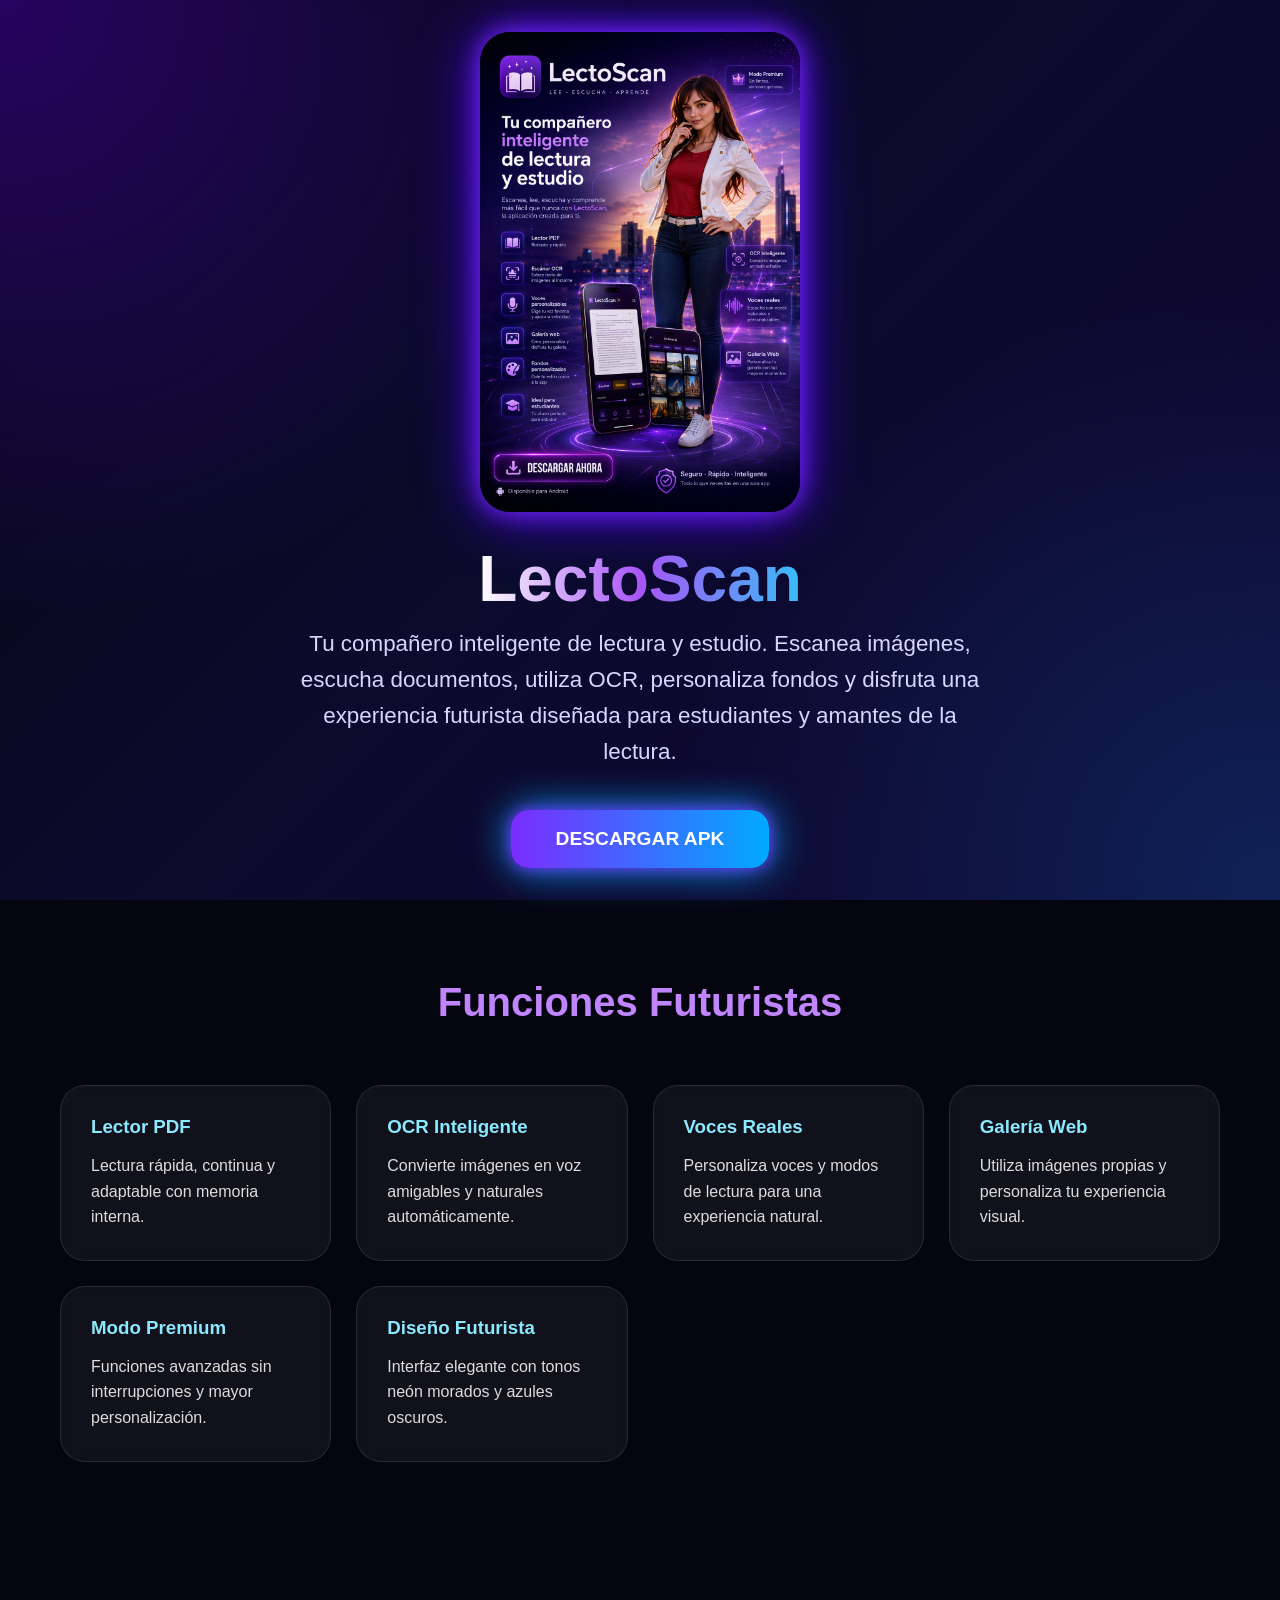
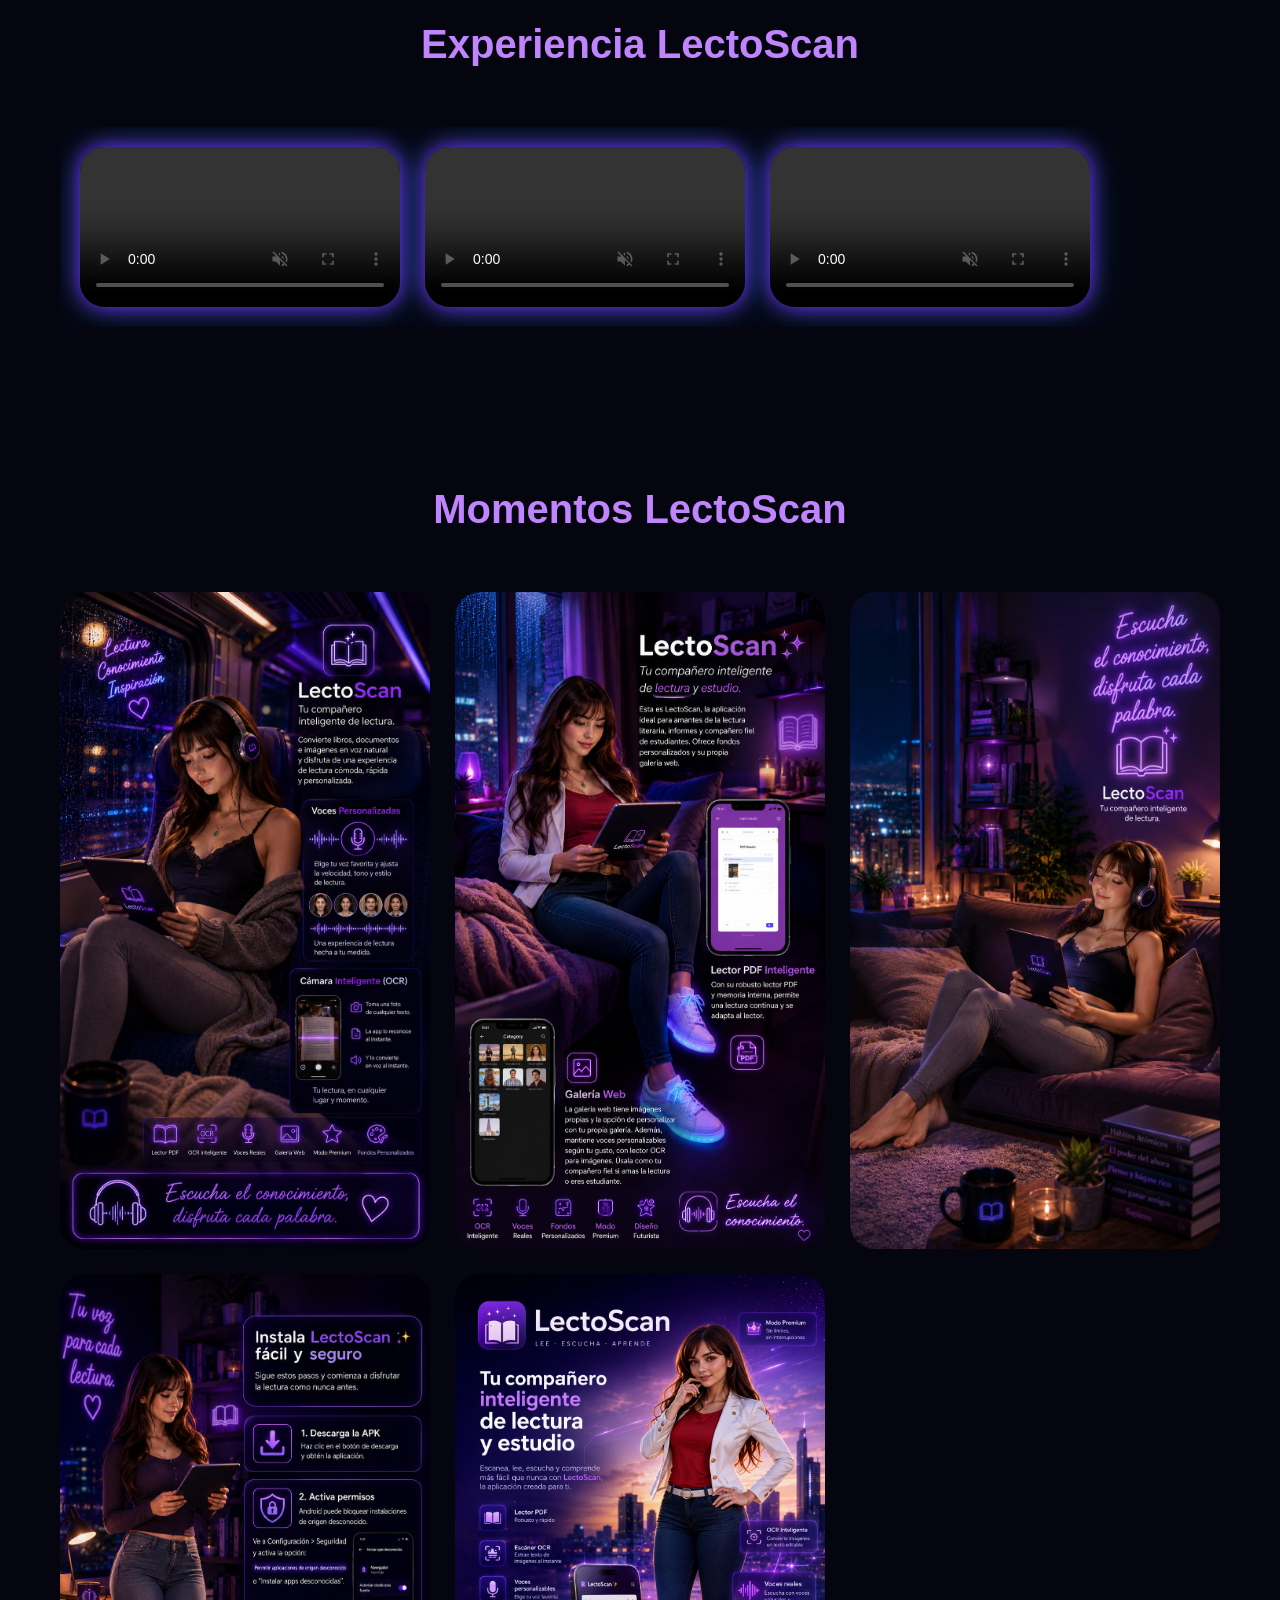
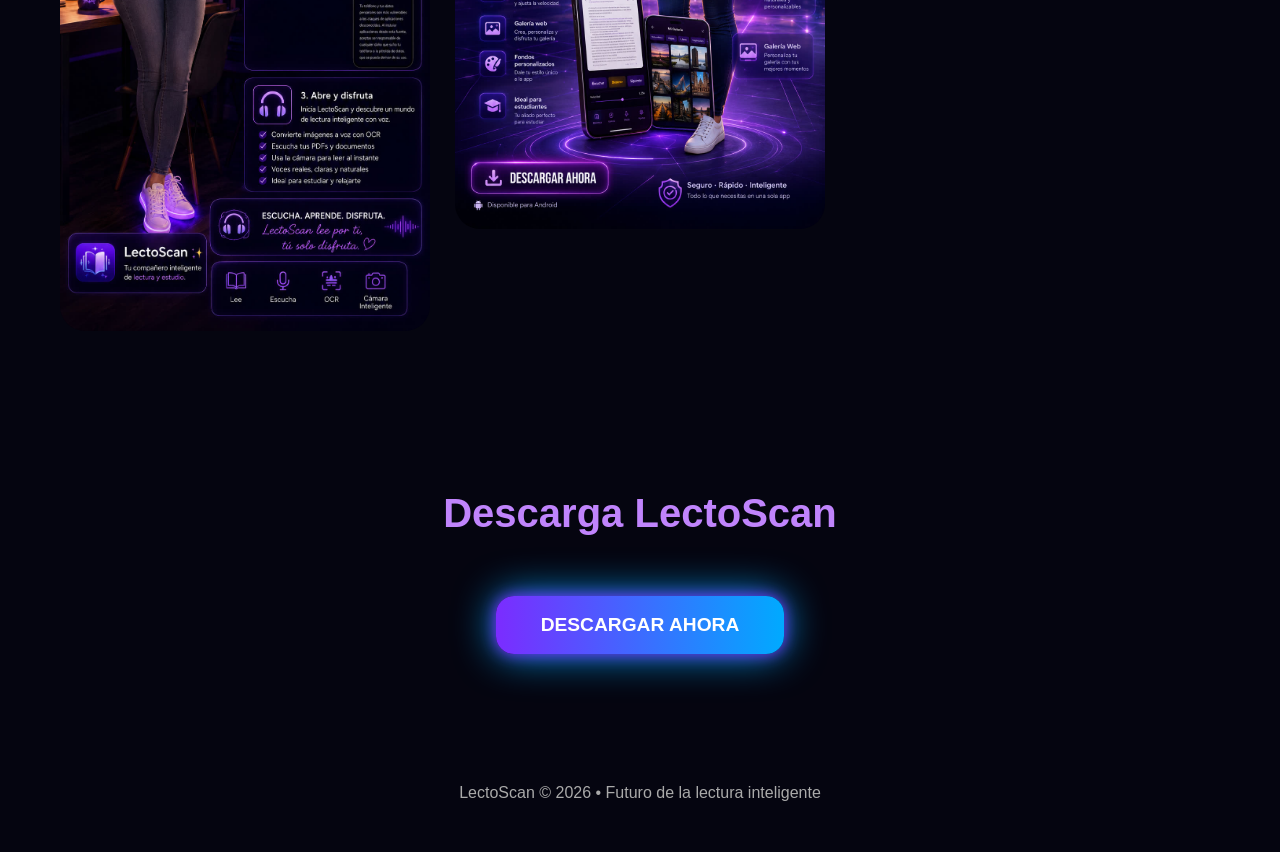
==== lectoscan/index.html @ ee91df0a "Update index.html" ====
<!DOCTYPE html>
<html lang="es">

<head>

  <meta charset="UTF-8">
  <meta name="viewport" content="width=device-width, initial-scale=1.0">

  <title>LectoScan</title>

  <link rel="stylesheet" href="style.css">

</head>

<body>

  <section class="hero">

    <img src="img/portada.jpg" alt="LectoScan">

    <h1>LectoScan</h1>

    <p class="sub">
      Tu compañero inteligente de lectura y estudio.
      Escanea imágenes, escucha documentos, utiliza OCR,
      personaliza fondos y disfruta una experiencia futurista
      diseñada para estudiantes y amantes de la lectura.
    </p>

    <a class="download-btn"
   href="https://drive.google.com/uc?export=download&id=1iQ3ro_OI4wb5lSF7KW_k5hz9QA2C7cqf"
   target="_blank"
   download="tu-aplicacion.apk">
    DESCARGAR APK
    </a>
    

  </section>

  <section class="section">

    <h2 class="title">
      Funciones Futuristas
    </h2>

    <div class="cards">

      <div class="card">
        <h3>Lector PDF</h3>
        <p>
          Lectura rápida, continua y adaptable con memoria interna.
        </p>
      </div>

      <div class="card">
        <h3>OCR Inteligente</h3>
        <p>
          Convierte imágenes en voz amigables y naturales automáticamente.
        </p>
      </div>

      <div class="card">
        <h3>Voces Reales</h3>
        <p>
          Personaliza voces y modos de lectura para una experiencia natural.
        </p>
      </div>

      <div class="card">
        <h3>Galería Web</h3>
        <p>
          Utiliza imágenes propias y personaliza tu experiencia visual.
        </p>
      </div>

      <div class="card">
        <h3>Modo Premium</h3>
        <p>
          Funciones avanzadas sin interrupciones y mayor personalización.
        </p>
      </div>

      <div class="card">
        <h3>Diseño Futurista</h3>
        <p>
          Interfaz elegante con tonos neón morados y azules oscuros.
        </p>
      </div>

    </div>

  </section>

  <section class="section">

    <h2 class="title">
      Experiencia LectoScan
    </h2>

    <div class="video-slider">

      <video controls muted loop playsinline>
        <source src="video/video1.mp4" type="video/mp4">
      </video>

      <video controls muted loop playsinline>
        <source src="video/video2.mp4" type="video/mp4">
      </video>

      <video controls muted loop playsinline>
        <source src="video/video3.mp4" type="video/mp4">
      </video>

    </div>

  </section>

  <section class="section">

    <h2 class="title">
      Momentos LectoScan
    </h2>

    <div class="gallery">

      <img src="img/app1.jpg" alt="">
      <img src="img/app2.jpg" alt="">
      <img src="img/app3.jpg" alt="">
      <img src="img/app4.jpg" alt="">
      <img src="img/portada.jpg" alt="">

    </div>

  </section>

  <section class="section final-download">

    <h2 class="title">
      Descarga LectoScan
    </h2>

    <a class="download-btn"
      href="https://drive.google.com/uc?export=download&id=1iQ3ro_OI4wb5lSF7KW_k5hz9QA2C7cqf"
      target="_blank">
      DESCARGAR AHORA
    </a>

  </section>

  <footer>
    LectoScan © 2026 • Futuro de la lectura inteligente
  </footer>

  <div id="imageViewer" class="image-viewer">

    <span class="close-viewer">&times;</span>

    <img id="viewerImg" src="">

  </div>

  <!-- VISOR DE IMAGEN -->

<div id="imageViewer" class="image-viewer">

  <span class="close-viewer">&times;</span>

  <img id="viewerImg" src="">

</div>

  <script src="script.js"></script>

</body>

</html>
---- lectoscan/style.css ----
*{
  margin:0;
  padding:0;
  box-sizing:border-box;
  font-family:Arial, Helvetica, sans-serif;
}

body{
  background:#050510;
  color:white;
  overflow-x:hidden;
}

/* FONDO */

body::before{
  content:"";
  position:fixed;
  width:100%;
  height:100%;
  background:
  radial-gradient(circle at top left,#6a00ff55,transparent 40%),
  radial-gradient(circle at bottom right,#00aaff33,transparent 40%),
  linear-gradient(135deg,#050510,#0b0b2e,#12002e);
  z-index:-2;
}

body::after{
  content:"";
  position:fixed;
  width:100%;
  height:100%;
  background-image:
  linear-gradient(#ffffff08 1px,transparent 1px),
  linear-gradient(90deg,#ffffff08 1px,transparent 1px);
  background-size:40px 40px;
  z-index:-1;
  opacity:0.3;
}

/* HERO */

.hero{
  min-height:100vh;
  display:flex;
  flex-direction:column;
  justify-content:center;
  align-items:center;
  text-align:center;
  padding:30px;
}

.hero img{
  width:320px;
  max-width:90%;
  border-radius:30px;
  box-shadow:
  0 0 25px #7b2cff,
  0 0 60px #4d00ff;
  margin-bottom:30px;
  animation:float 4s ease-in-out infinite;
}

@keyframes float{
  0%{transform:translateY(0px);}
  50%{transform:translateY(-12px);}
  100%{transform:translateY(0px);}
}

h1{
  font-size:4rem;
  margin-bottom:10px;
  background:linear-gradient(90deg,#ffffff,#a855f7,#38bdf8);
  -webkit-background-clip:text;
  -webkit-text-fill-color:transparent;
}

.sub{
  font-size:1.4rem;
  max-width:700px;
  line-height:1.6;
  color:#d6d6ff;
  margin-bottom:40px;
}

/* BOTON */

.download-btn{
  display:inline-block;
  padding:18px 45px;
  border-radius:18px;
  text-decoration:none;
  color:white;
  font-size:1.2rem;
  font-weight:bold;
  background:linear-gradient(90deg,#7b2cff,#00aaff);
  box-shadow:
  0 0 15px #7b2cff,
  0 0 40px #00aaff;
  transition:0.3s;
}

.download-btn:hover{
  transform:scale(1.08);
}

.section{
  padding:80px 20px;
  max-width:1200px;
  margin:auto;
}

.title{
  text-align:center;
  font-size:2.5rem;
  margin-bottom:60px;
  color:#c084fc;
}

/* TARJETAS */

.cards{
  display:grid;
  grid-template-columns:repeat(auto-fit,minmax(250px,1fr));
  gap:25px;
}

.card{
  background:rgba(255,255,255,0.05);
  border:1px solid rgba(255,255,255,0.1);
  backdrop-filter:blur(10px);
  padding:30px;
  border-radius:25px;
  transition:0.3s;
}

.card:hover{
  transform:translateY(-10px);
  box-shadow:
  0 0 20px #7b2cff,
  0 0 40px #00aaff55;
}

.card h3{
  margin-bottom:15px;
  color:#8be9fd;
}

.card p{
  color:#ddd;
  line-height:1.6;
}

/* GALERIA */

.gallery{
  display:grid;
  grid-template-columns:repeat(auto-fit,minmax(280px,1fr));
  gap:25px;
}

.gallery img{
  width:100%;
  border-radius:25px;
  transition:0.4s;
}

.gallery img:hover{
  transform:scale(1.04);
  box-shadow:
  0 0 25px #7b2cff,
  0 0 50px #00aaff;
}

.final-download{
  text-align:center;
}

footer{
  text-align:center;
  padding:50px 20px;
  color:#aaa;
}

@media(max-width:768px){

  h1{
    font-size:2.8rem;
  }

  .sub{
    font-size:1.1rem;
  }

  .hero img{
    width:260px;
  }

}

/* CONTENEDOR VIDEOS */

.video-slider{

  display:flex;
  gap:25px;

  overflow-x:auto;

  padding:20px;

  scroll-behavior:smooth;

}

/* VIDEO */

.video-slider video{

  width:320px;

  border-radius:25px;

  flex-shrink:0;

  background:#000;

  box-shadow:
  0 0 20px #7b2cff,
  0 0 40px #00aaff55;

  transition:0.4s;

}

/* EFECTO HOVER VIDEO */

.video-slider video:hover{

  transform:scale(1.03);

  box-shadow:
  0 0 30px #7b2cff,
  0 0 60px #00aaff;

}

/* SCROLL PERSONALIZADO */

.video-slider::-webkit-scrollbar{

  height:10px;

}

.video-slider::-webkit-scrollbar-thumb{

  background:#7b2cff;

  border-radius:20px;

}

.image-slider{

  display:flex;

  gap:25px;

  overflow-x:auto;

  padding:20px;

  scroll-behavior:smooth;

}

/* IMAGENES */

.image-slider img{

  width:300px;

  border-radius:25px;

  flex-shrink:0;

  transition:0.4s;

  box-shadow:
  0 0 20px #7b2cff55;

}


.image-slider img:hover{

  transform:scale(1.05);

  box-shadow:
  0 0 25px #7b2cff,
  0 0 50px #00aaff;

}

.image-slider::-webkit-scrollbar{

  height:10px;

}

.image-slider::-webkit-scrollbar-thumb{

  background:#00aaff;

  border-radius:20px;

}

@media(max-width:768px){

  .video-slider video{

    width:260px;

  }

  .image-slider img{

    width:240px;

  }

}

/* =========================
   VISOR FUTURISTA IMAGENES
========================= */

.image-viewer{
  position:fixed;
  top:0;
  left:0;
  width:100%;
  height:100%;
  background:rgba(0,0,0,0.92);
  display:flex;
  justify-content:center;
  align-items:center;
  z-index:9999;

  opacity:0;
  visibility:hidden;
  transition:0.4s;
  backdrop-filter:blur(8px);
}

.image-viewer.active{
  opacity:1;
  visibility:visible;
}

.image-viewer img{
  max-width:92%;
  max-height:92%;
  border-radius:25px;

  box-shadow:
  0 0 30px #7b2cff,
  0 0 70px #00aaff;

  animation:zoomIn 0.4s ease;
}

@keyframes zoomIn{
  from{
    transform:scale(0.7);
    opacity:0;
  }

  to{
    transform:scale(1);
    opacity:1;
  }
}

.close-viewer{
  position:absolute;
  top:25px;
  right:35px;
  font-size:3rem;
  color:white;
  cursor:pointer;

  text-shadow:
  0 0 15px #7b2cff,
  0 0 30px #00aaff;
}

/* EFECTO CLICK EN IMAGEN */

.gallery img{
  cursor:pointer;
}
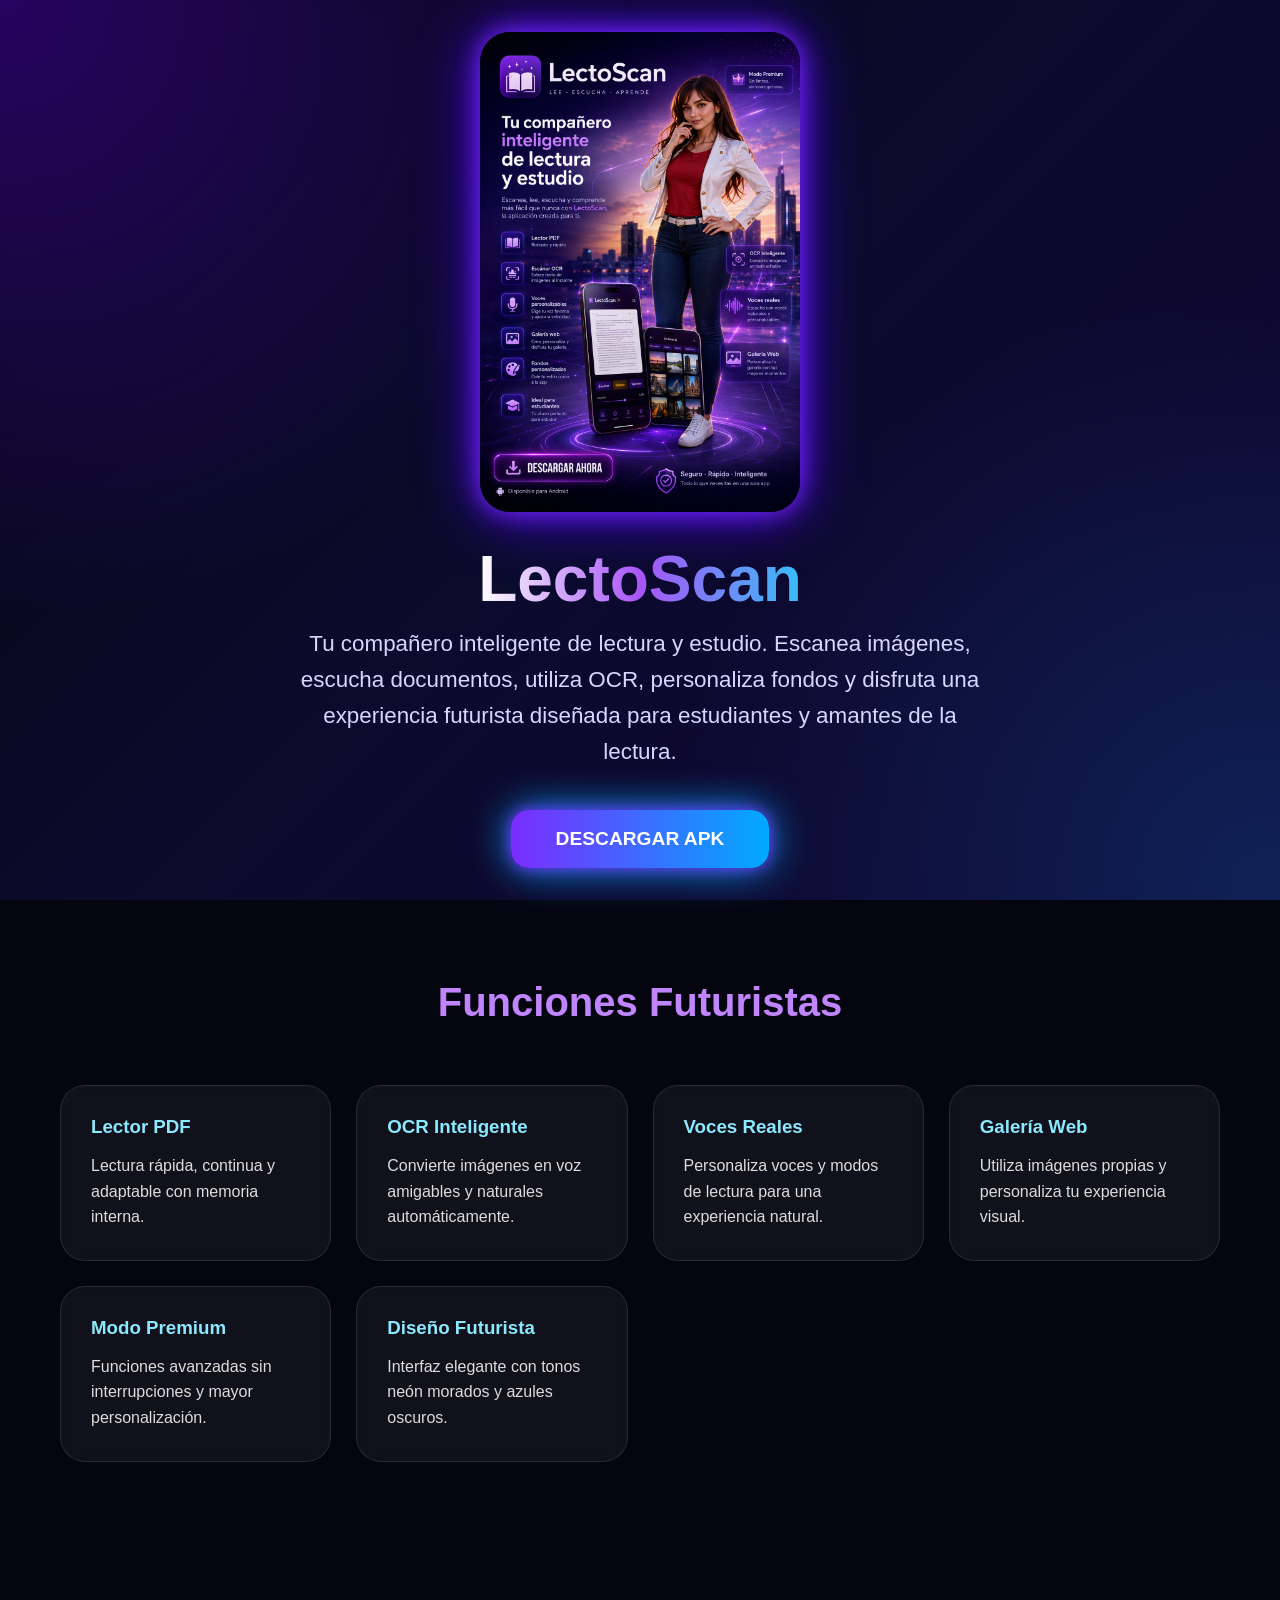
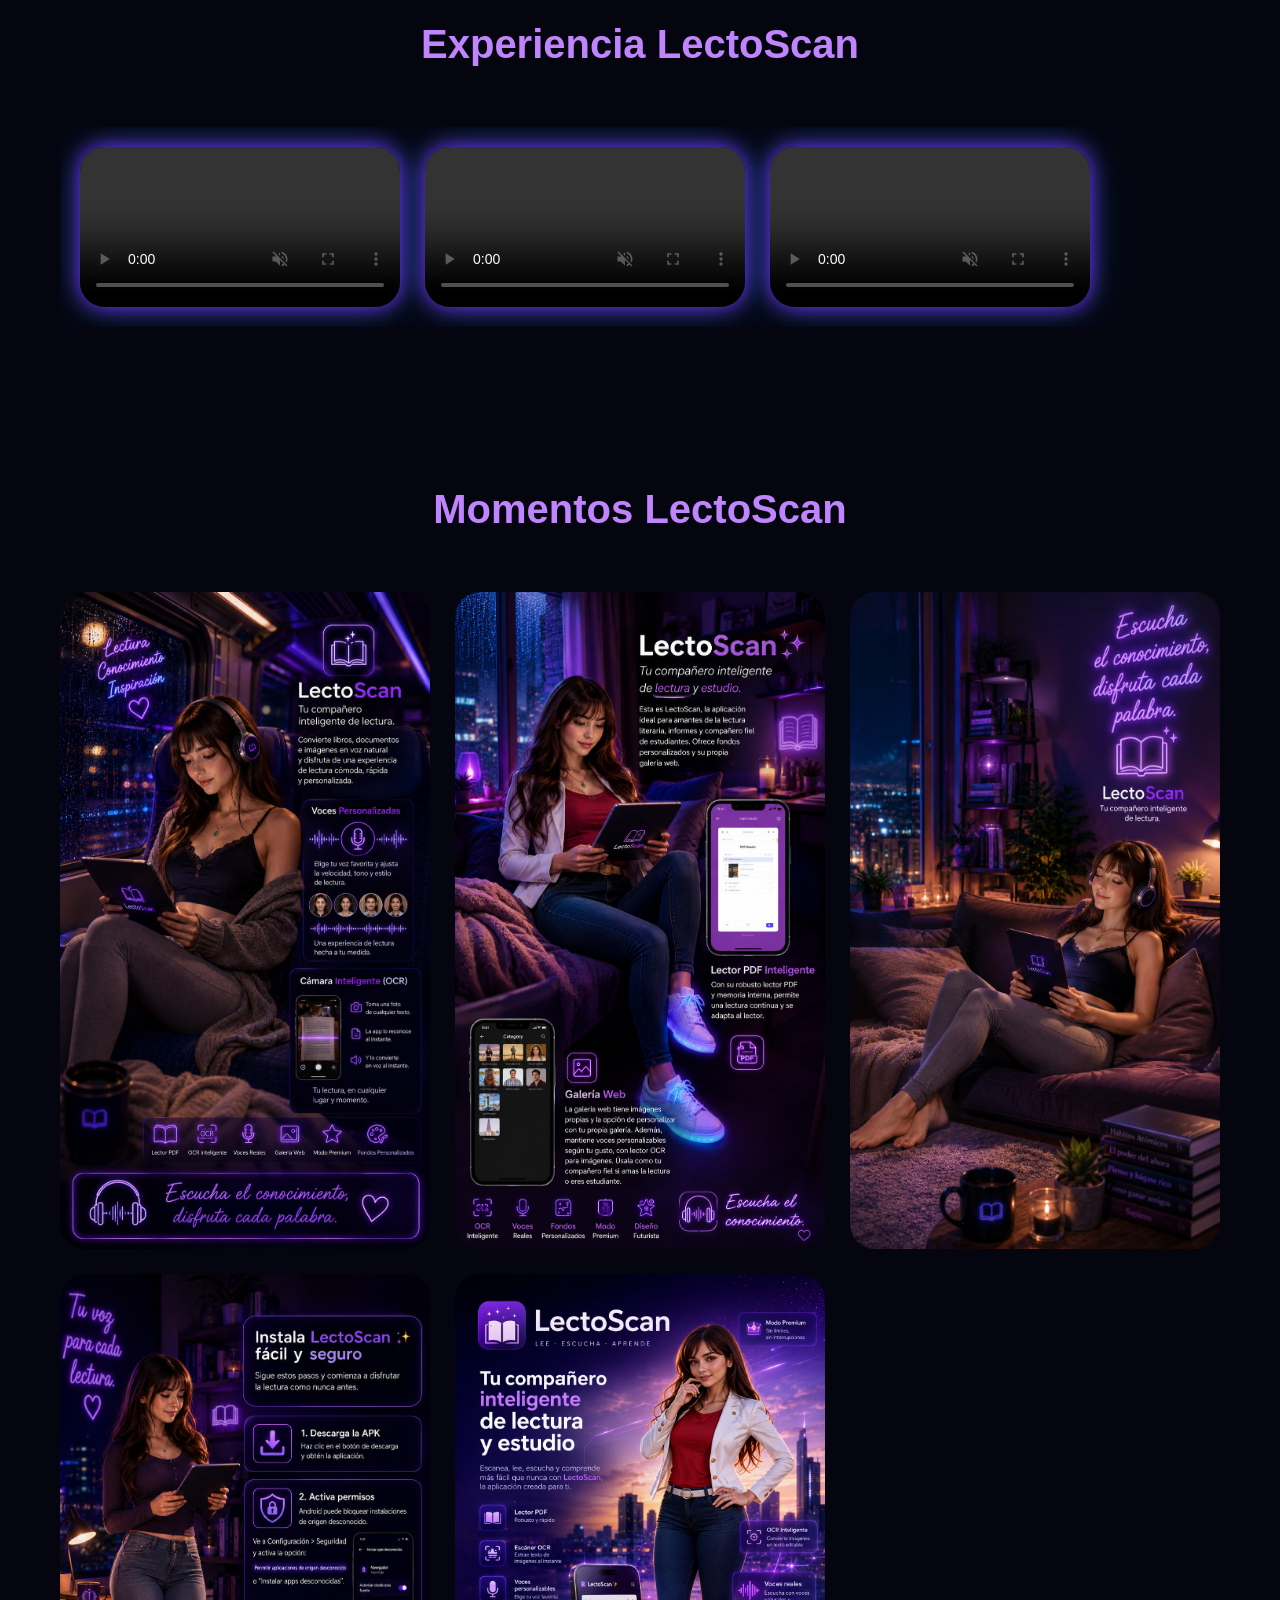
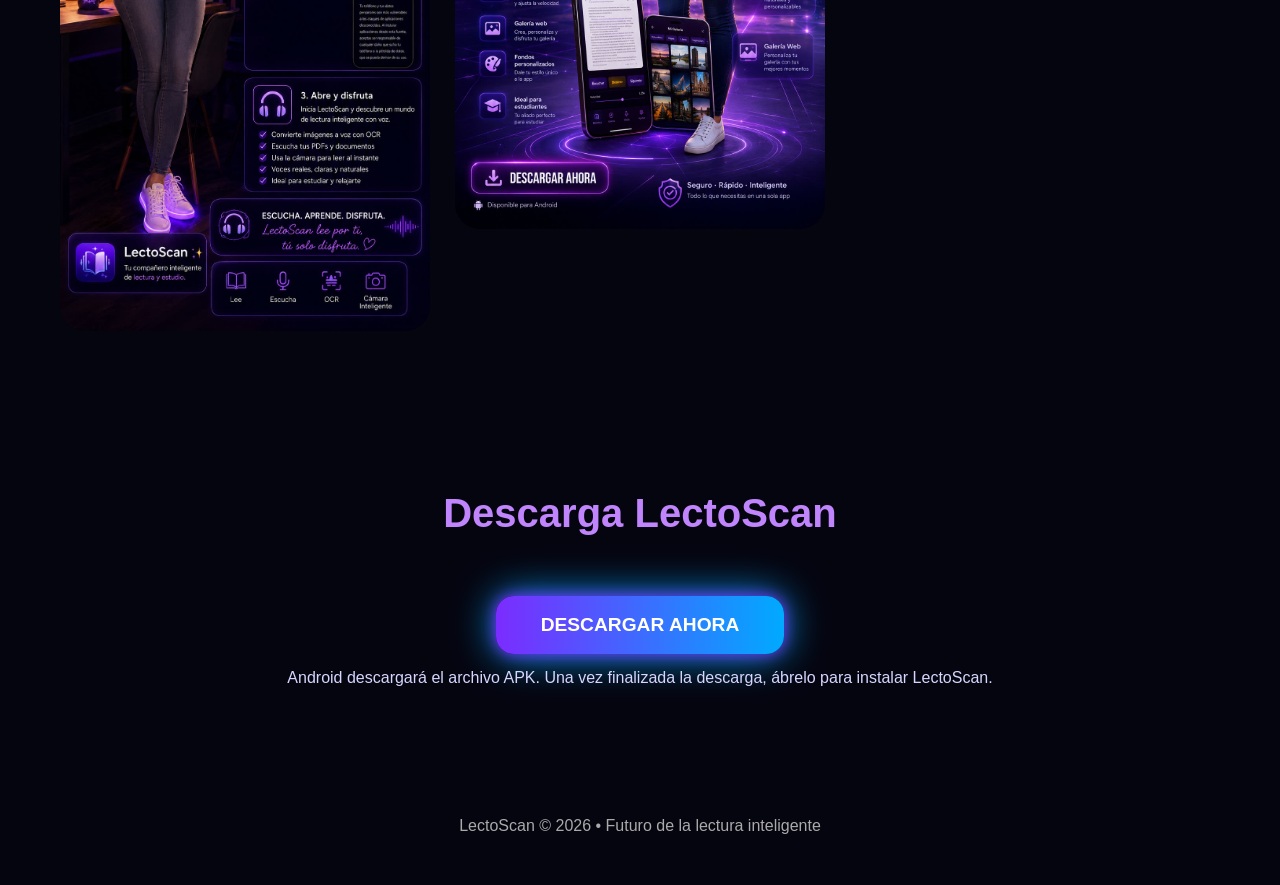
==== commit 49b88a35: "Update index.html" ====
--- a/lectoscan/index.html
+++ b/lectoscan/index.html
@@ -27,11 +27,12 @@
       diseñada para estudiantes y amantes de la lectura.
     </p>
 
+    <!-- Botón superior corregido -->
     <a class="download-btn"
-   href="https://drive.google.com/uc?export=download&id=1iQ3ro_OI4wb5lSF7KW_k5hz9QA2C7cqf"
-   target="_blank"
-   download="tu-aplicacion.apk">
-    DESCARGAR APK
+       href="https://drive.google.com/uc?export=download&id=1iQ3ro_OI4wb5lSF7KW_k5hz9QA2C7cqf"
+       target="_blank"
+       download="LectoScan.apk">
+      DESCARGAR APK
     </a>
     
 
@@ -139,12 +140,19 @@
       Descarga LectoScan
     </h2>
 
+    
     <a class="download-btn"
-      href="https://drive.google.com/uc?export=download&id=1iQ3ro_OI4wb5lSF7KW_k5hz9QA2C7cqf"
-      target="_blank">
+       href="https://drive.google.com/uc?export=download&id=1iQ3ro_OI4wb5lSF7KW_k5hz9QA2C7cqf"
+       target="_blank"
+       download="LectoScan.apk">
       DESCARGAR AHORA
     </a>
-
+       
+    <p style="margin-top:15px;color:#d6d6ff;">
+    Android descargará el archivo APK.
+    Una vez finalizada la descarga, ábrelo para instalar LectoScan.
+    </p>
+    
   </section>
 
   <footer>
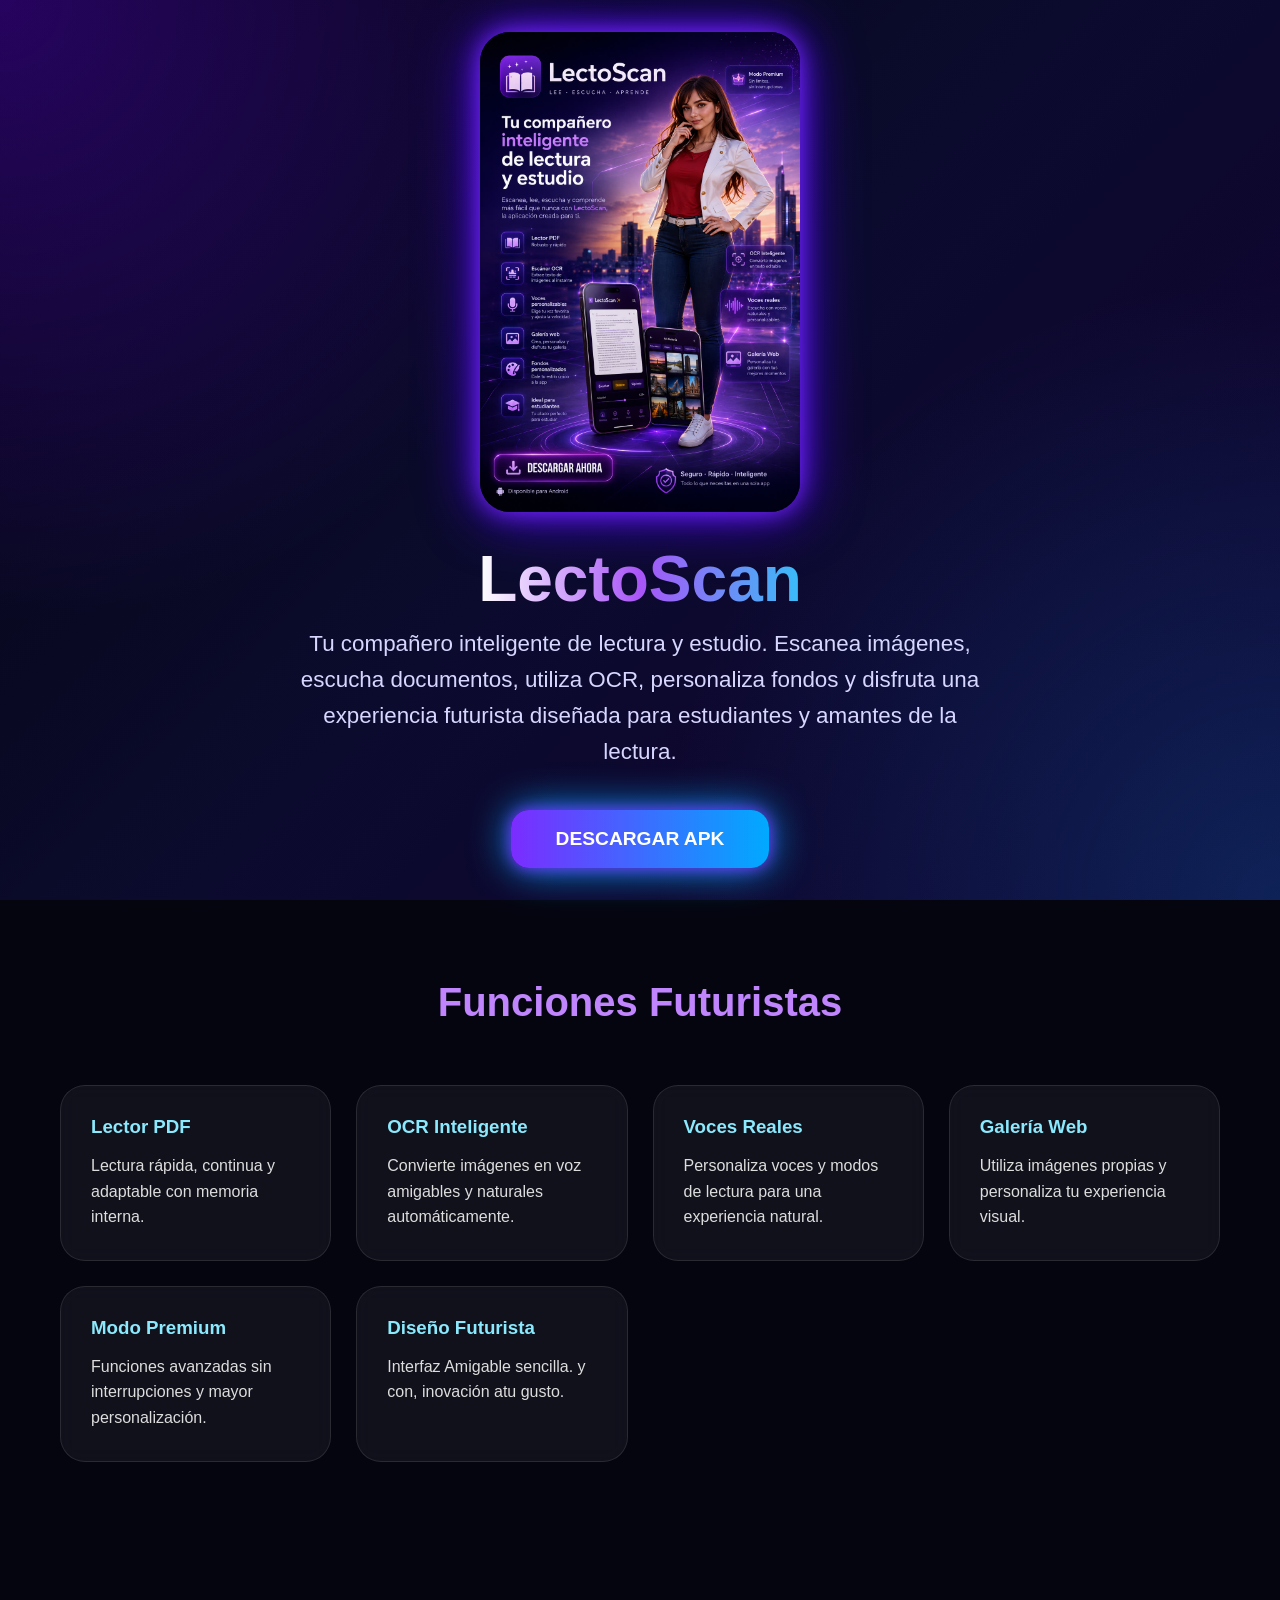
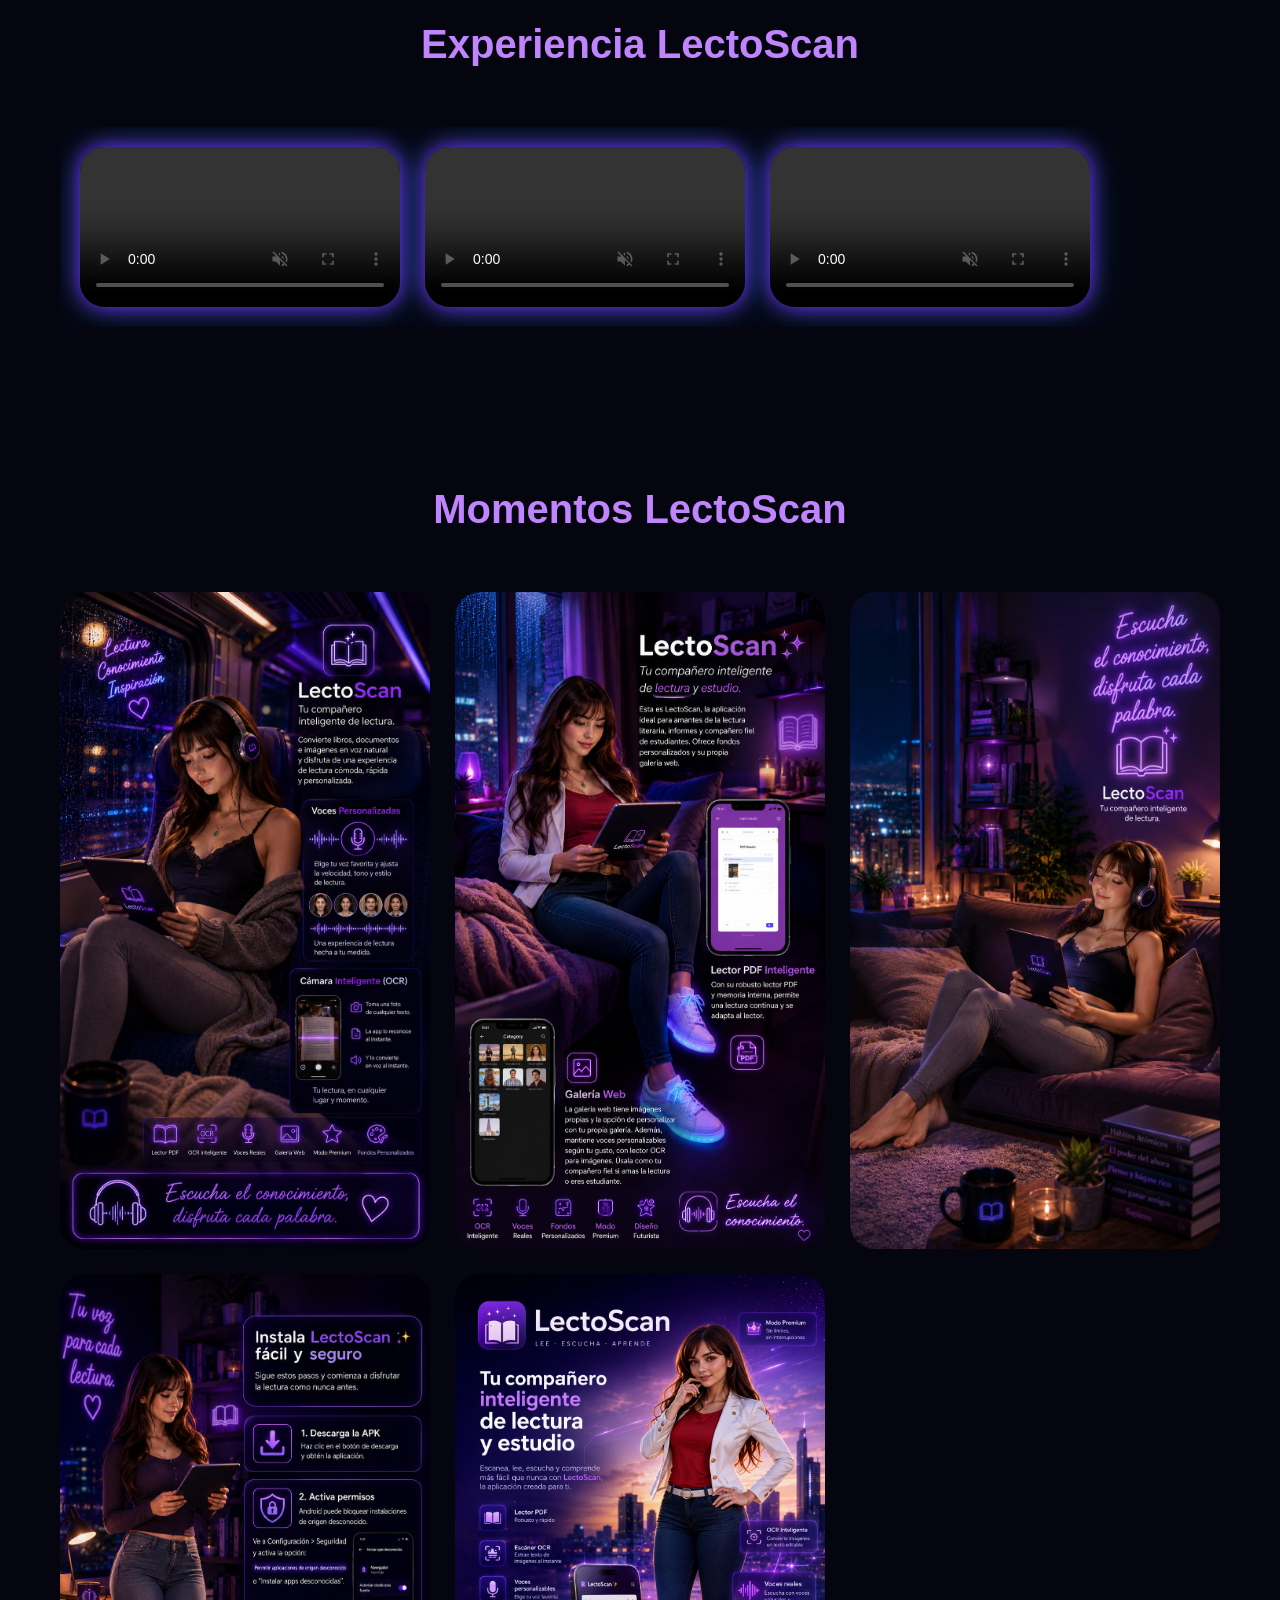
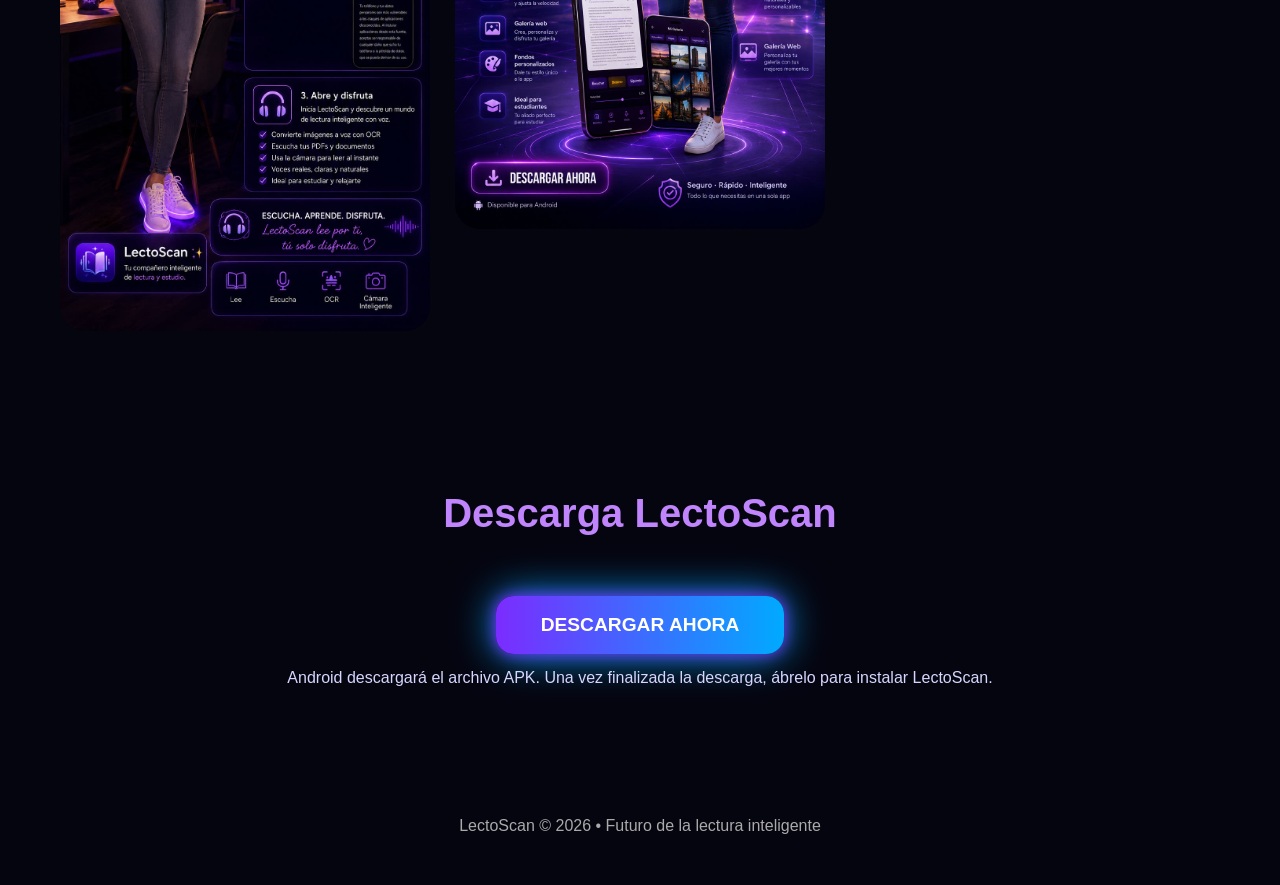
==== commit 3abb39fa: "Update index.html" ====
--- a/lectoscan/index.html
+++ b/lectoscan/index.html
@@ -29,7 +29,7 @@
 
     <!-- Botón superior corregido -->
     <a class="download-btn"
-       href="https://drive.google.com/uc?export=download&id=1iQ3ro_OI4wb5lSF7KW_k5hz9QA2C7cqf"
+       href="https://https://drive.google.com/file/d/1vfDcIOjiMTKgOlhL3jQtPdHA47RQkXut/view?usp=drivesdk
        target="_blank"
        download="LectoScan.apk">
       DESCARGAR APK
@@ -84,7 +84,7 @@
       <div class="card">
         <h3>Diseño Futurista</h3>
         <p>
-          Interfaz elegante con tonos neón morados y azules oscuros.
+          Interfaz Amigable sencilla. y con, inovación atu gusto.
         </p>
       </div>
 
@@ -142,7 +142,7 @@
 
     
     <a class="download-btn"
-       href="https://drive.google.com/uc?export=download&id=1iQ3ro_OI4wb5lSF7KW_k5hz9QA2C7cqf"
+       href="https://https://drive.google.com/file/d/1vfDcIOjiMTKgOlhL3jQtPdHA47RQkXut/view?usp=drivesdk
        target="_blank"
        download="LectoScan.apk">
       DESCARGAR AHORA
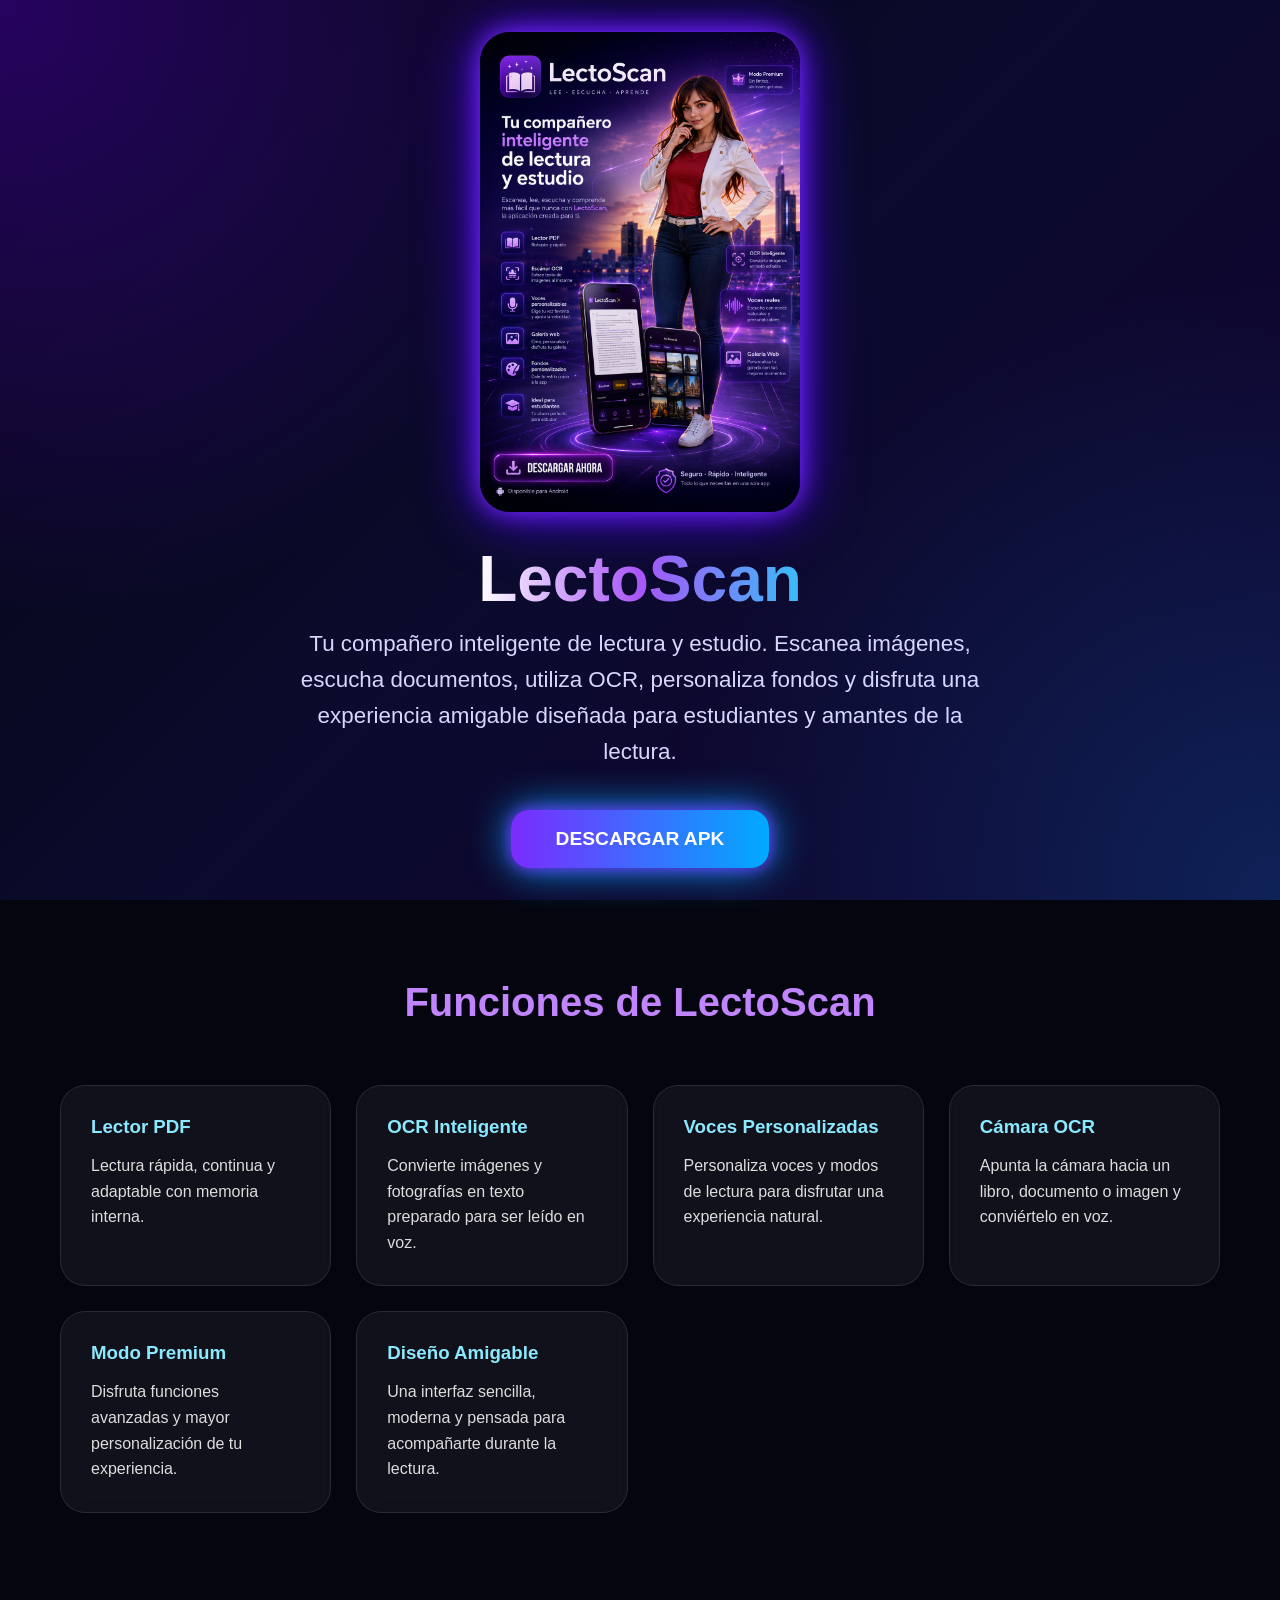
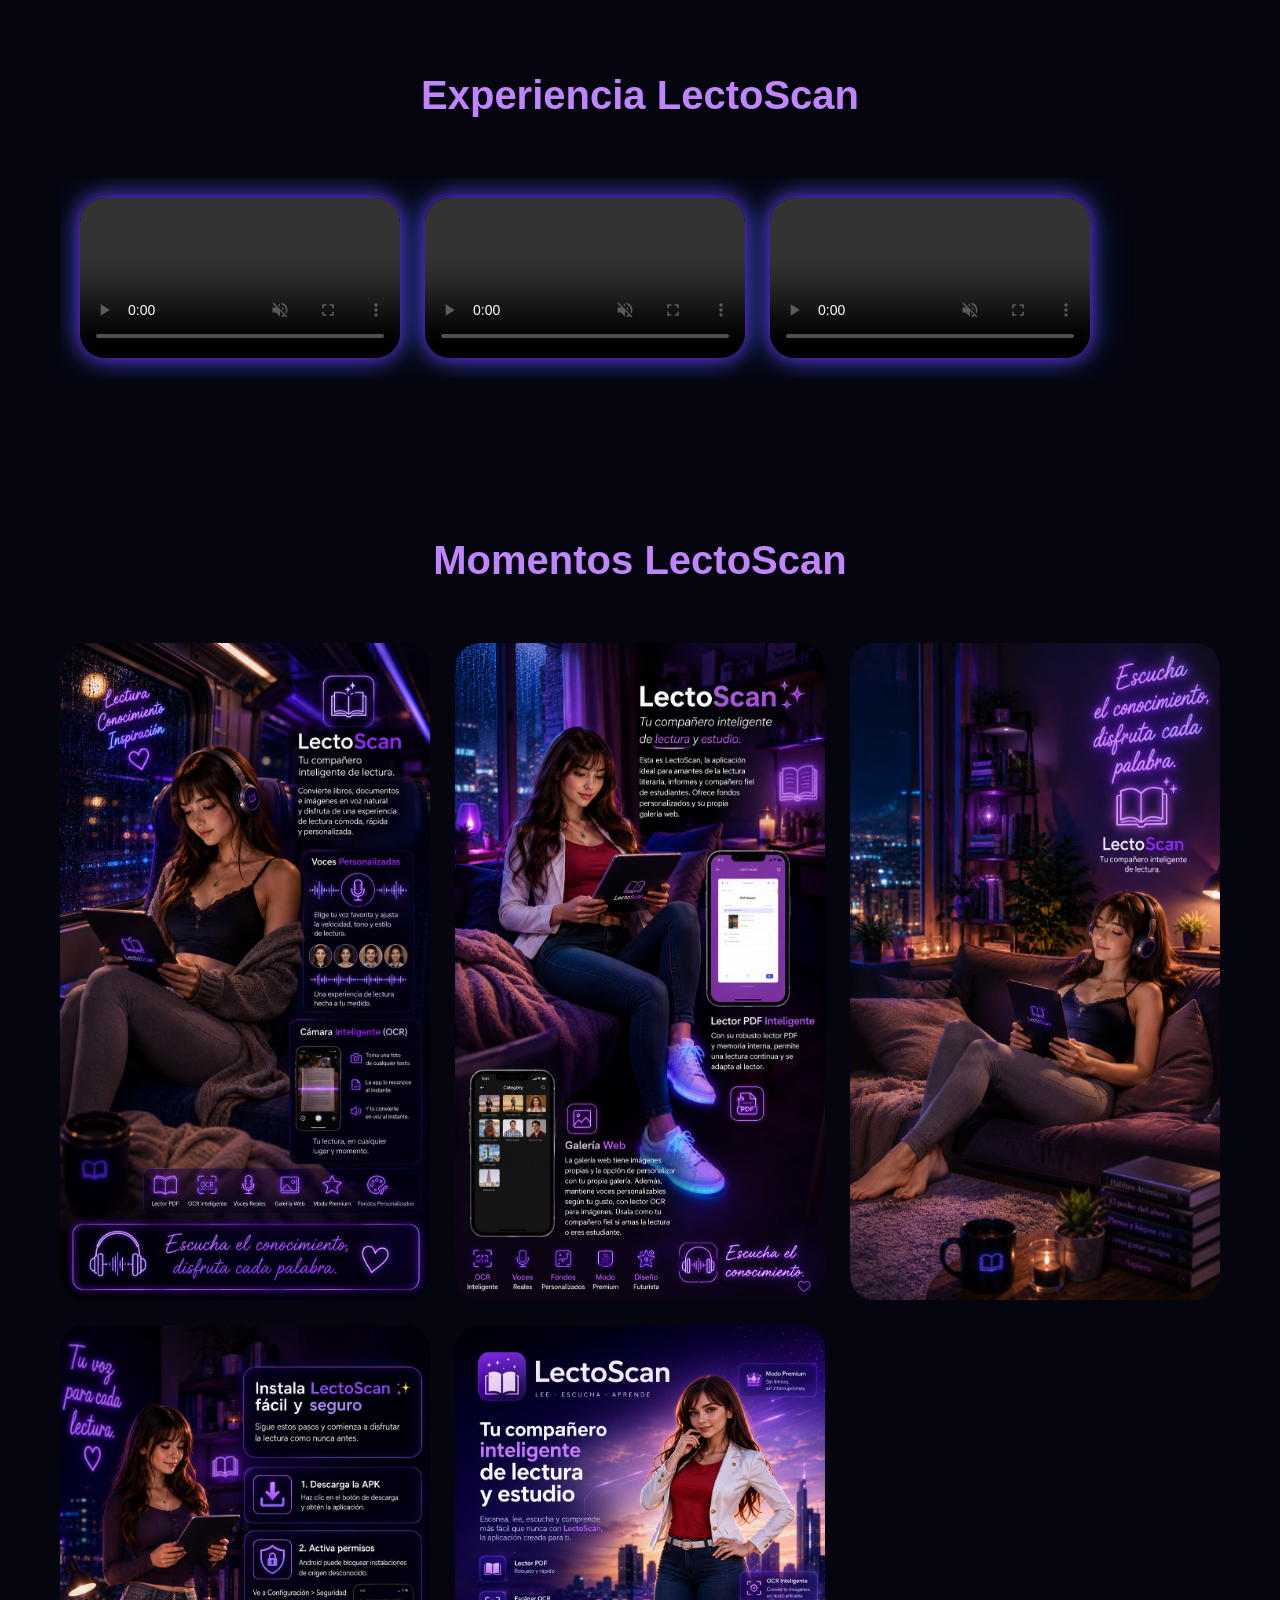
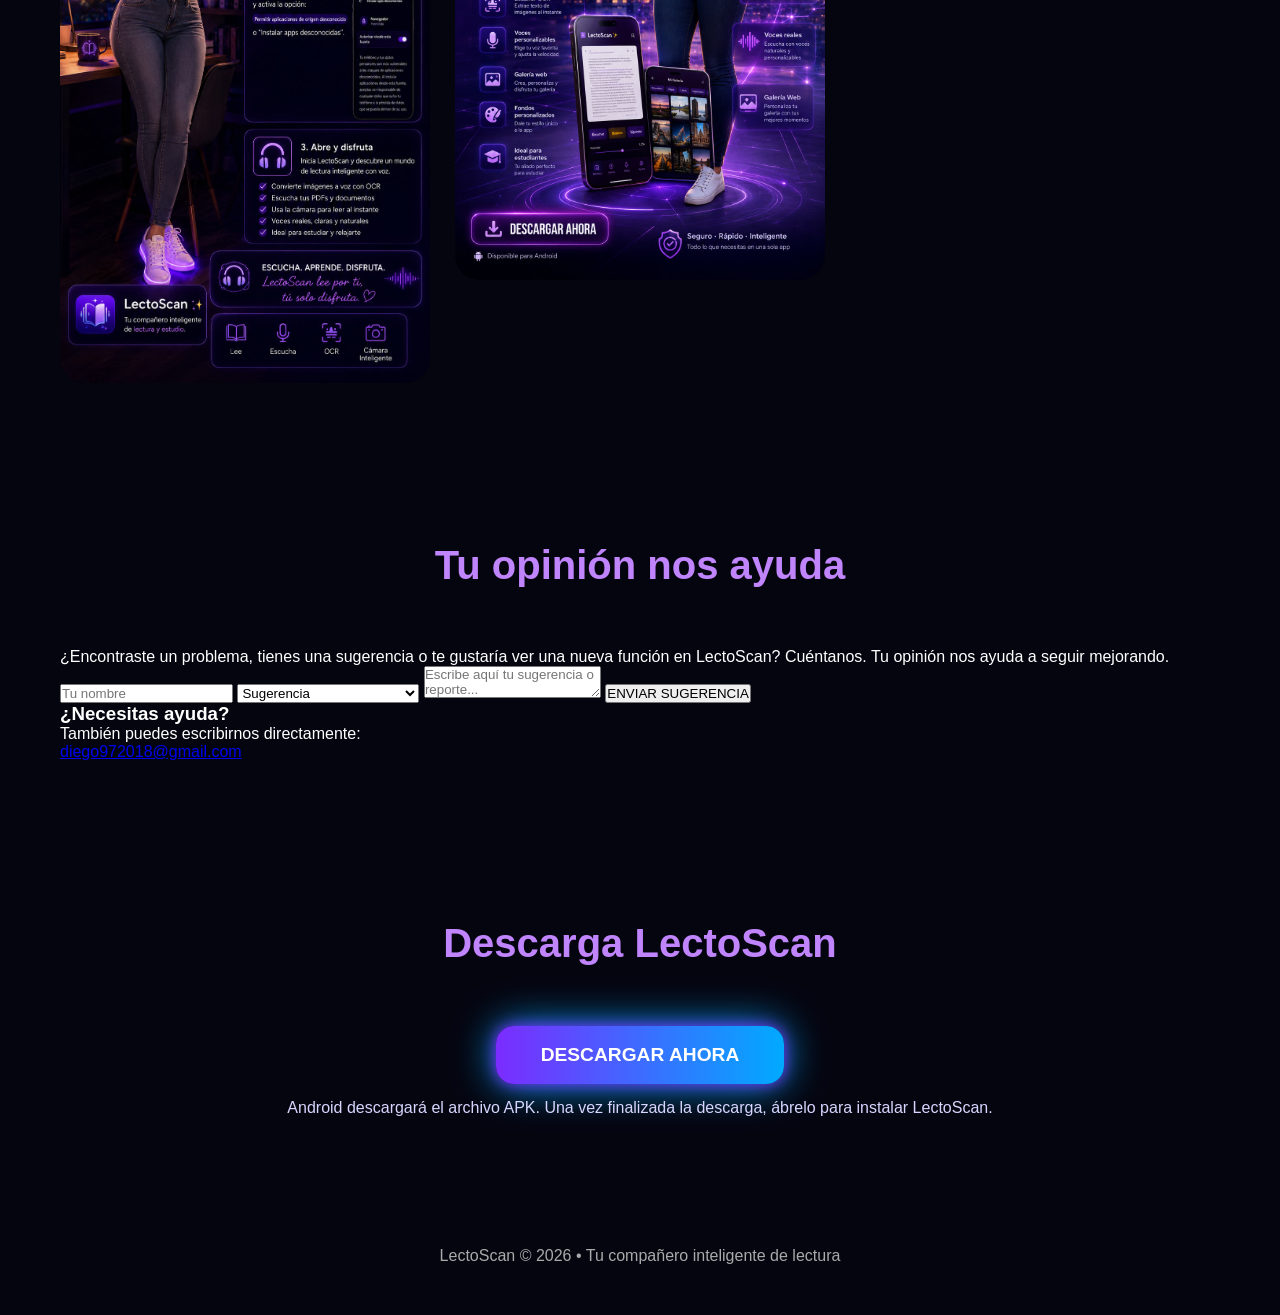
==== commit eaf9ead9: "Update index.html" ====
--- a/lectoscan/index.html
+++ b/lectoscan/index.html
@@ -23,25 +23,23 @@
     <p class="sub">
       Tu compañero inteligente de lectura y estudio.
       Escanea imágenes, escucha documentos, utiliza OCR,
-      personaliza fondos y disfruta una experiencia futurista
+      personaliza fondos y disfruta una experiencia amigable
       diseñada para estudiantes y amantes de la lectura.
     </p>
 
-    <!-- Botón superior corregido -->
     <a class="download-btn"
-       href="https://https://drive.google.com/file/d/1vfDcIOjiMTKgOlhL3jQtPdHA47RQkXut/view?usp=drivesdk
+       href="https://drive.google.com/uc?export=download&id=1vfDcIOjiMTKgOlhL3jQtPdHA47RQkXut"
        target="_blank"
-       download="LectoScan.apk">
+       rel="noopener">
       DESCARGAR APK
     </a>
-    
 
   </section>
 
   <section class="section">
 
     <h2 class="title">
-      Funciones Futuristas
+      Funciones de LectoScan
     </h2>
 
     <div class="cards">
@@ -56,35 +54,35 @@
       <div class="card">
         <h3>OCR Inteligente</h3>
         <p>
-          Convierte imágenes en voz amigables y naturales automáticamente.
-        </p>
-      </div>
-
-      <div class="card">
-        <h3>Voces Reales</h3>
-        <p>
-          Personaliza voces y modos de lectura para una experiencia natural.
-        </p>
-      </div>
-
-      <div class="card">
-        <h3>Galería Web</h3>
-        <p>
-          Utiliza imágenes propias y personaliza tu experiencia visual.
+          Convierte imágenes y fotografías en texto preparado para ser leído en voz.
+        </p>
+      </div>
+
+      <div class="card">
+        <h3>Voces Personalizadas</h3>
+        <p>
+          Personaliza voces y modos de lectura para disfrutar una experiencia natural.
+        </p>
+      </div>
+
+      <div class="card">
+        <h3>Cámara OCR</h3>
+        <p>
+          Apunta la cámara hacia un libro, documento o imagen y conviértelo en voz.
         </p>
       </div>
 
       <div class="card">
         <h3>Modo Premium</h3>
         <p>
-          Funciones avanzadas sin interrupciones y mayor personalización.
-        </p>
-      </div>
-
-      <div class="card">
-        <h3>Diseño Futurista</h3>
-        <p>
-          Interfaz Amigable sencilla. y con, inovación atu gusto.
+          Disfruta funciones avanzadas y mayor personalización de tu experiencia.
+        </p>
+      </div>
+
+      <div class="card">
+        <h3>Diseño Amigable</h3>
+        <p>
+          Una interfaz sencilla, moderna y pensada para acompañarte durante la lectura.
         </p>
       </div>
 
@@ -100,15 +98,15 @@
 
     <div class="video-slider">
 
-      <video controls muted loop playsinline>
+      <video controls muted loop playsinline preload="metadata">
         <source src="video/video1.mp4" type="video/mp4">
       </video>
 
-      <video controls muted loop playsinline>
+      <video controls muted loop playsinline preload="metadata">
         <source src="video/video2.mp4" type="video/mp4">
       </video>
 
-      <video controls muted loop playsinline>
+      <video controls muted loop playsinline preload="metadata">
         <source src="video/video3.mp4" type="video/mp4">
       </video>
 
@@ -124,11 +122,87 @@
 
     <div class="gallery">
 
-      <img src="img/app1.jpg" alt="">
-      <img src="img/app2.jpg" alt="">
-      <img src="img/app3.jpg" alt="">
-      <img src="img/app4.jpg" alt="">
-      <img src="img/portada.jpg" alt="">
+      <img src="img/app1.jpg" alt="LectoScan - pantalla de la aplicación">
+      <img src="img/app2.jpg" alt="LectoScan - funciones de lectura">
+      <img src="img/app3.jpg" alt="LectoScan - experiencia de lectura">
+      <img src="img/app4.jpg" alt="LectoScan - funciones de la aplicación">
+      <img src="img/portada.jpg" alt="LectoScan">
+
+    </div>
+
+  </section>
+
+  <section class="section feedback-section">
+
+    <h2 class="title">
+      Tu opinión nos ayuda
+    </h2>
+
+    <p class="feedback-text">
+      ¿Encontraste un problema, tienes una sugerencia o te gustaría
+      ver una nueva función en LectoScan?
+      Cuéntanos. Tu opinión nos ayuda a seguir mejorando.
+    </p>
+
+    <div class="feedback-box">
+
+      <input
+        type="text"
+        id="feedbackName"
+        placeholder="Tu nombre"
+        maxlength="60">
+
+      <select id="feedbackType">
+
+        <option value="Sugerencia">
+          Sugerencia
+        </option>
+
+        <option value="Reporte de error">
+          Reporte de error
+        </option>
+
+        <option value="Problema con la aplicación">
+          Problema con la aplicación
+        </option>
+
+        <option value="Nueva función">
+          Nueva función
+        </option>
+
+        <option value="Otro">
+          Otro
+        </option>
+
+      </select>
+
+      <textarea
+        id="feedbackMessage"
+        placeholder="Escribe aquí tu sugerencia o reporte..."
+        maxlength="1000"></textarea>
+
+      <button
+        class="feedback-btn"
+        type="button"
+        onclick="sendFeedback()">
+        ENVIAR SUGERENCIA
+      </button>
+
+    </div>
+
+    <div class="contact-card">
+
+      <h3>
+        ¿Necesitas ayuda?
+      </h3>
+
+      <p>
+        También puedes escribirnos directamente:
+      </p>
+
+      <a href="mailto:diego972018@gmail.com">
+        diego972018@gmail.com
+      </a>
 
     </div>
 
@@ -140,45 +214,34 @@
       Descarga LectoScan
     </h2>
 
-    
     <a class="download-btn"
-       href="https://https://drive.google.com/file/d/1vfDcIOjiMTKgOlhL3jQtPdHA47RQkXut/view?usp=drivesdk
+       href="https://drive.google.com/uc?export=download&id=1vfDcIOjiMTKgOlhL3jQtPdHA47RQkXut"
        target="_blank"
-       download="LectoScan.apk">
+       rel="noopener">
       DESCARGAR AHORA
     </a>
-       
+
     <p style="margin-top:15px;color:#d6d6ff;">
-    Android descargará el archivo APK.
-    Una vez finalizada la descarga, ábrelo para instalar LectoScan.
+      Android descargará el archivo APK.
+      Una vez finalizada la descarga, ábrelo para instalar LectoScan.
     </p>
-    
+
   </section>
 
   <footer>
-    LectoScan © 2026 • Futuro de la lectura inteligente
+    LectoScan © 2026 • Tu compañero inteligente de lectura
   </footer>
 
   <div id="imageViewer" class="image-viewer">
 
     <span class="close-viewer">&times;</span>
 
-    <img id="viewerImg" src="">
+    <img id="viewerImg" src="" alt="Vista ampliada">
 
   </div>
 
-  <!-- VISOR DE IMAGEN -->
-
-<div id="imageViewer" class="image-viewer">
-
-  <span class="close-viewer">&times;</span>
-
-  <img id="viewerImg" src="">
-
-</div>
-
   <script src="script.js"></script>
 
 </body>
 
-</html>
+  </html>
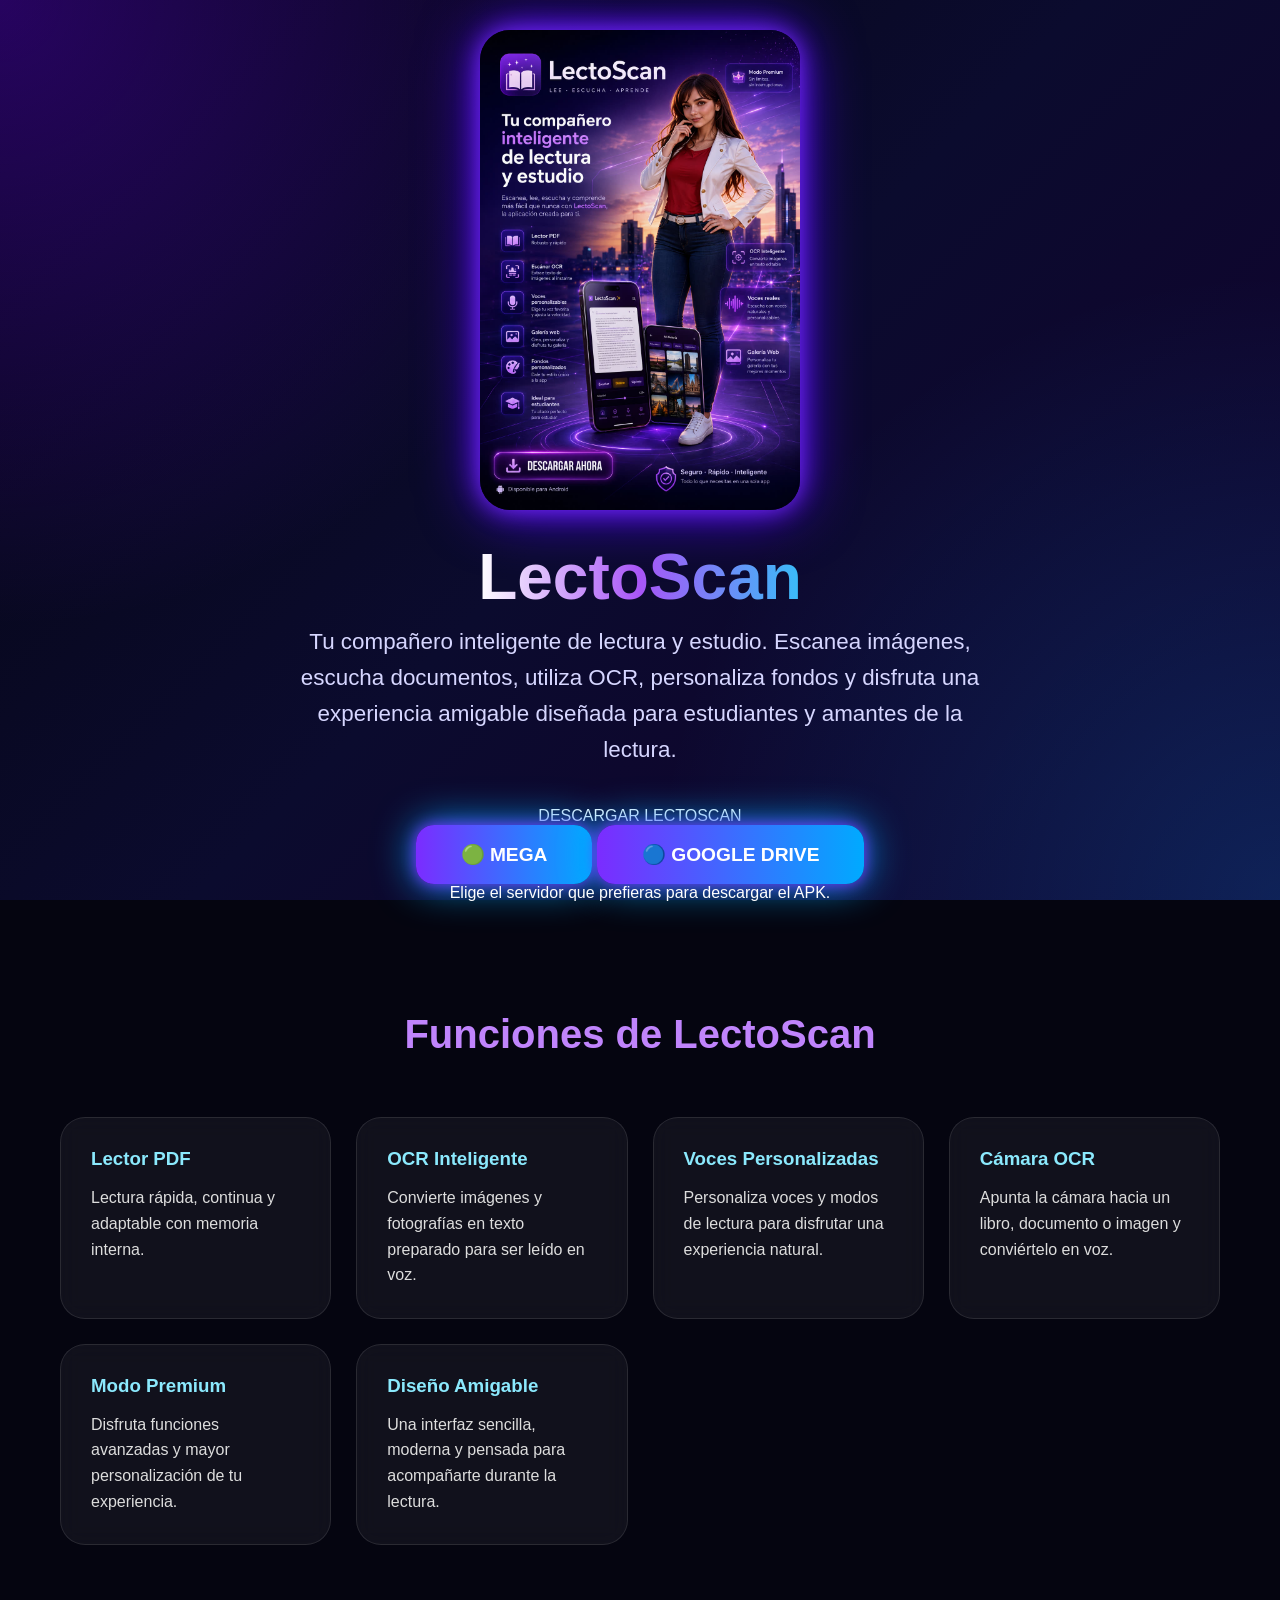
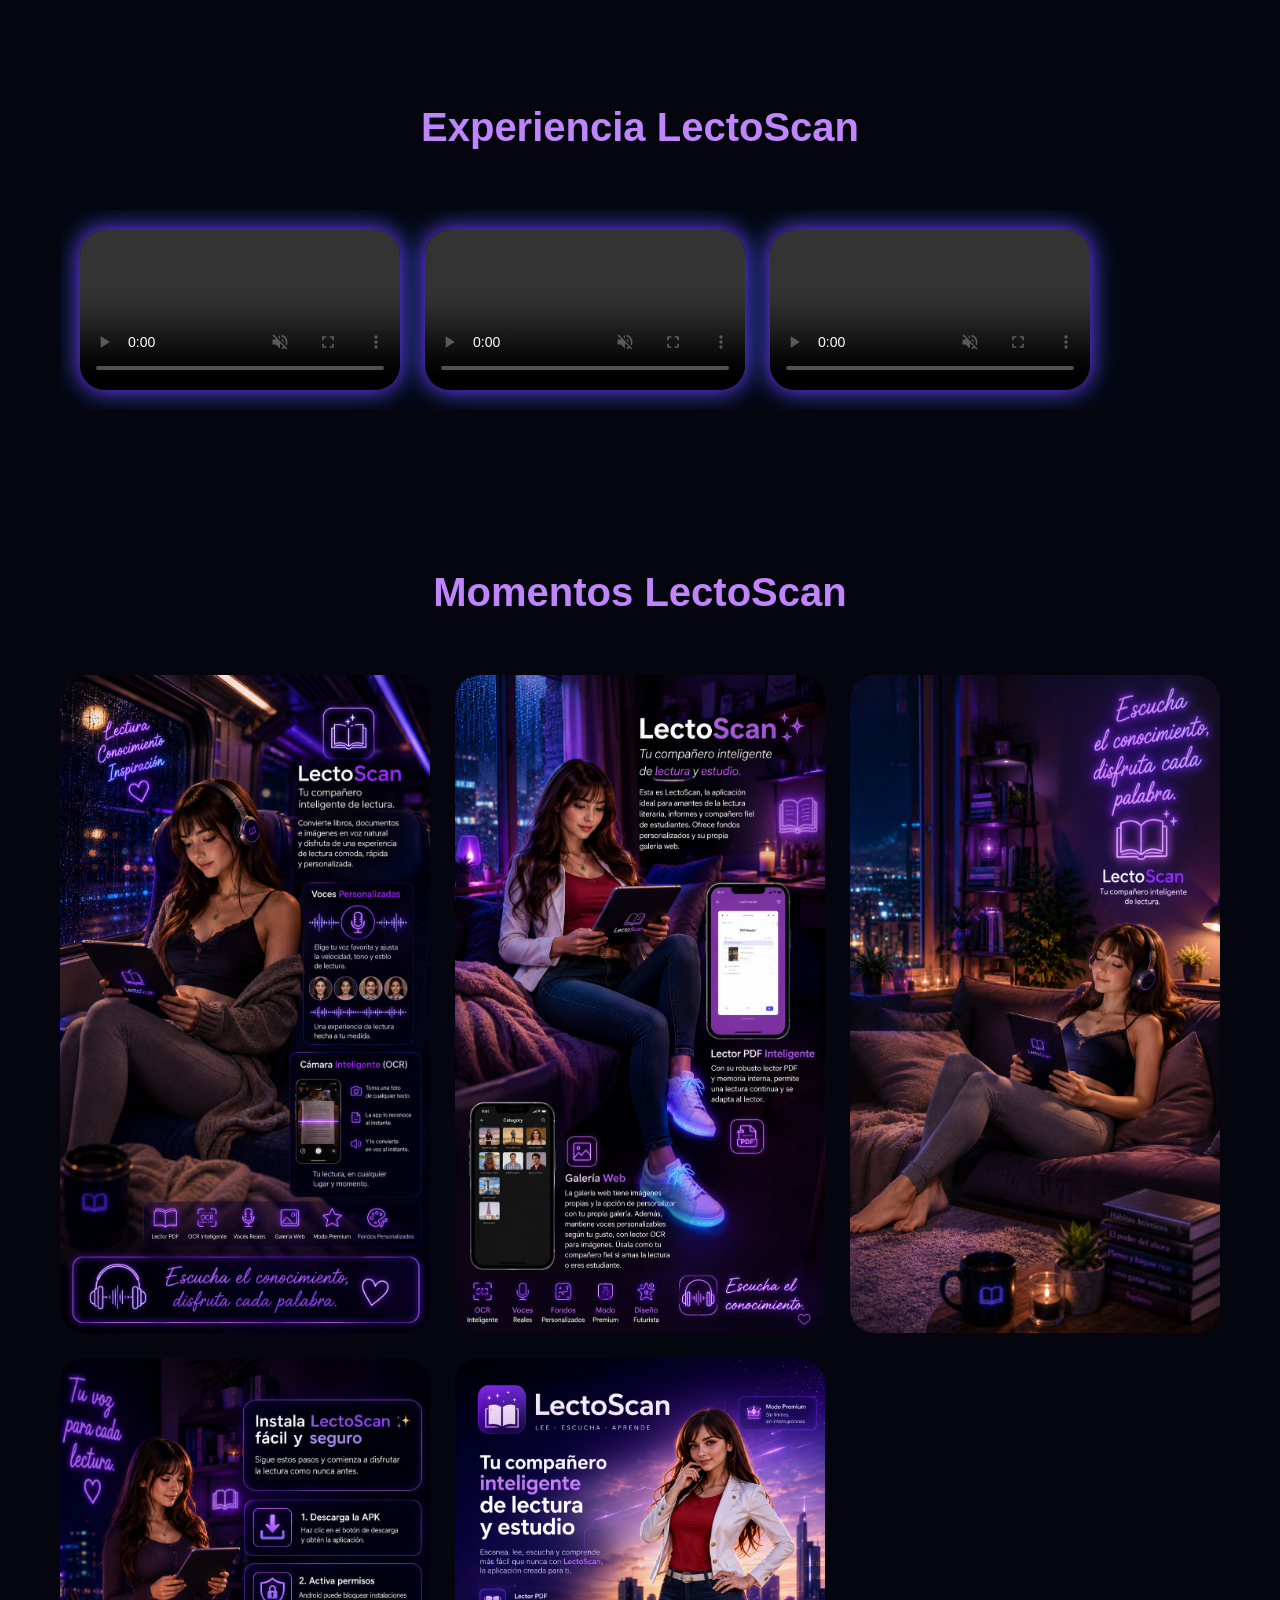
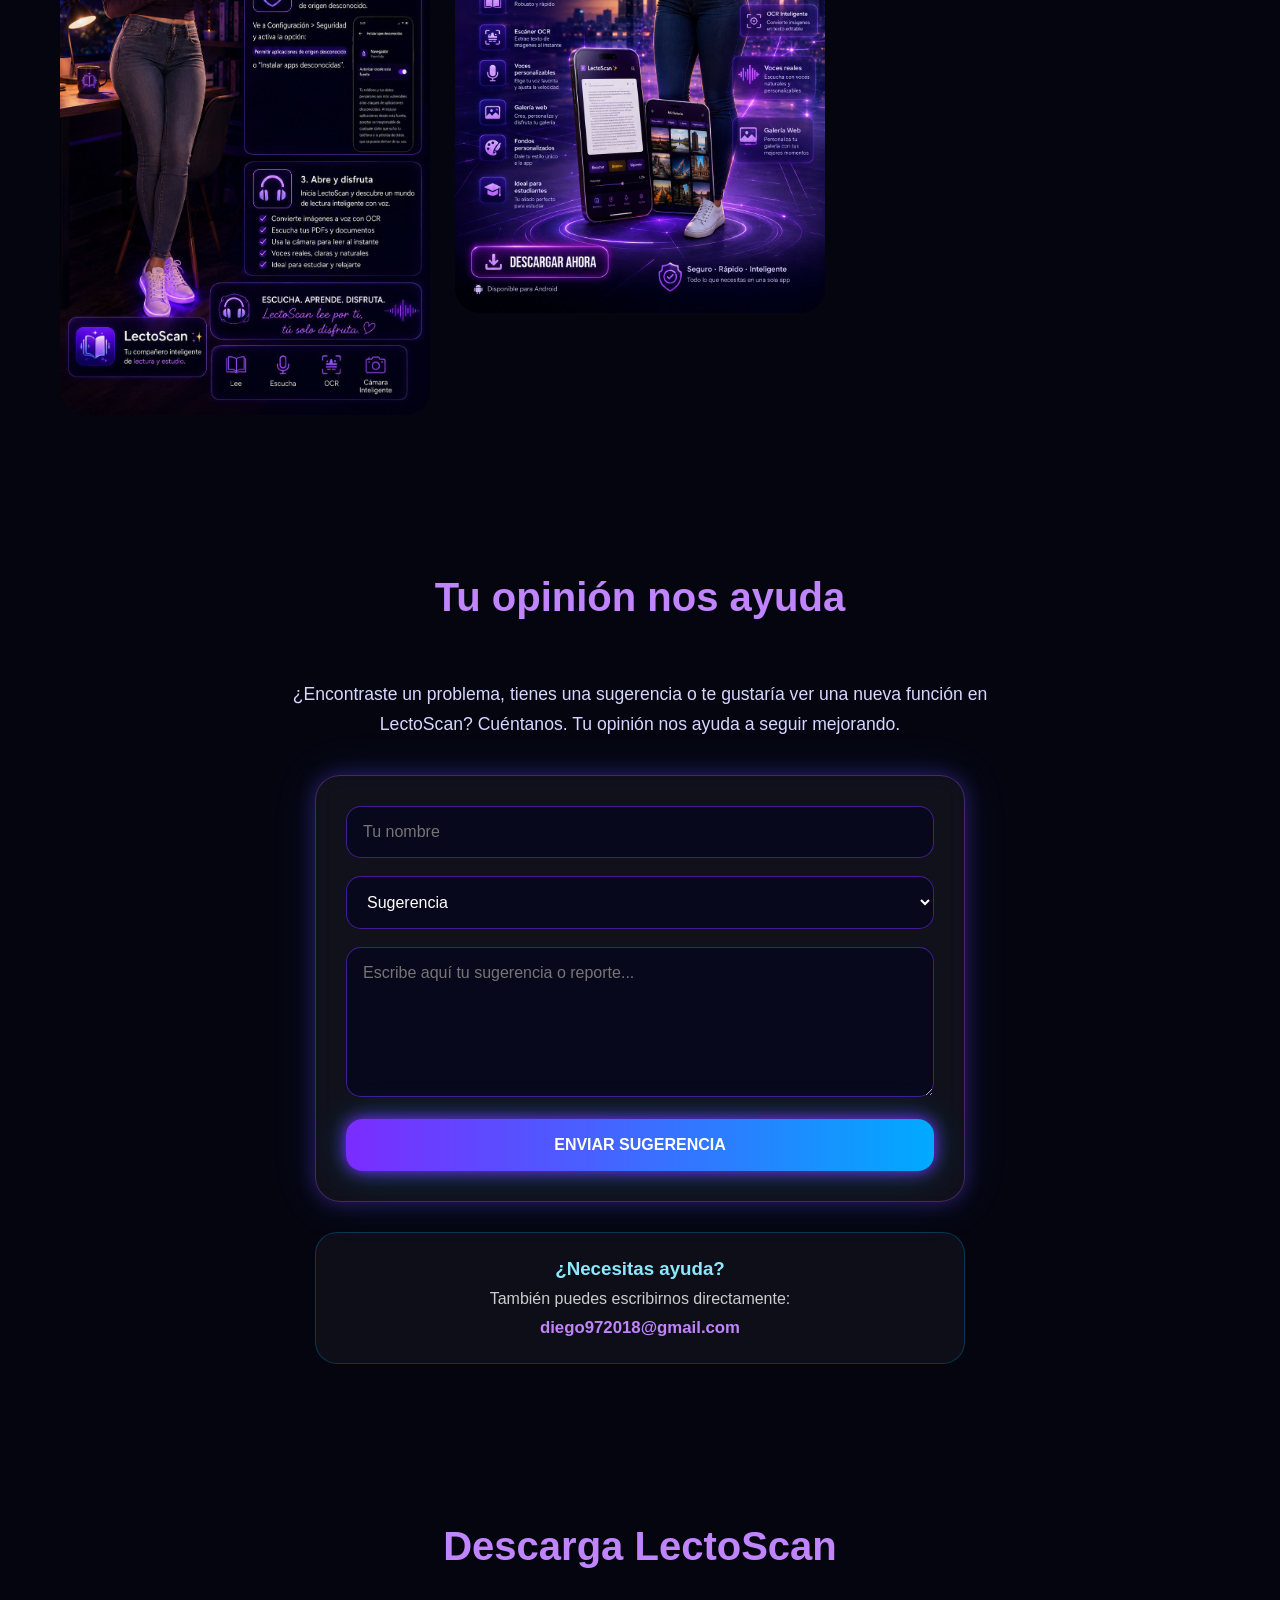
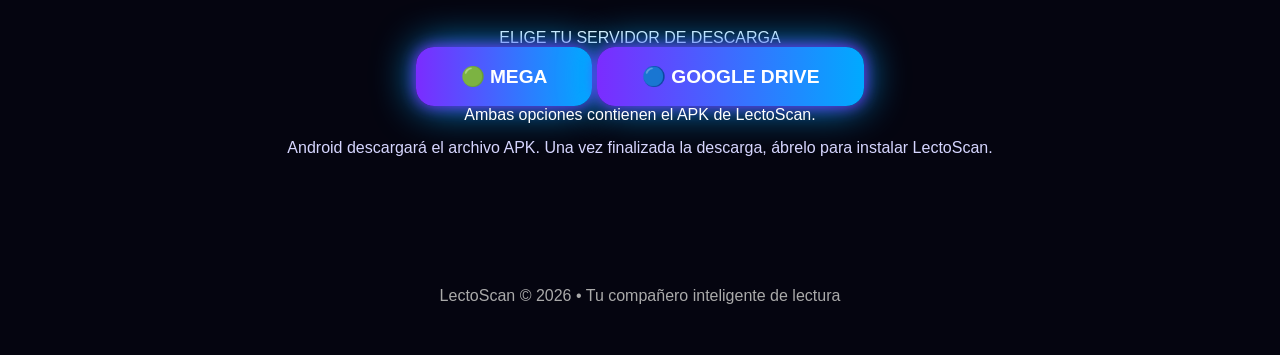
==== commit 7fae45cb: "Update index.html" ====
--- a/lectoscan/index.html
+++ b/lectoscan/index.html
@@ -27,12 +27,35 @@
       diseñada para estudiantes y amantes de la lectura.
     </p>
 
-    <a class="download-btn"
-       href="https://drive.google.com/uc?export=download&id=1vfDcIOjiMTKgOlhL3jQtPdHA47RQkXut"
-       target="_blank"
-       rel="noopener">
-      DESCARGAR APK
-    </a>
+    <div class="download-options">
+
+      <p class="download-label">
+        DESCARGAR LECTOSCAN
+      </p>
+
+      <div class="download-buttons">
+
+        <a class="download-btn mega-download"
+           href="https://mega.nz/file/ZU5j0BIb#jt_Xp53-L-tzfGMrp3VAtKvA-wELtKchnW_ctl7yCzE"
+           target="_blank"
+           rel="noopener">
+          🟢 MEGA
+        </a>
+
+        <a class="download-btn drive-download"
+           href="https://drive.google.com/uc?export=download&id=1i1sIq6D_rULzZdgJjpoNm9j3mYxffciI"
+           target="_blank"
+           rel="noopener">
+          🔵 GOOGLE DRIVE
+        </a>
+
+      </div>
+
+      <p class="download-info">
+        Elige el servidor que prefieras para descargar el APK.
+      </p>
+
+    </div>
 
   </section>
 
@@ -214,17 +237,40 @@
       Descarga LectoScan
     </h2>
 
-    <a class="download-btn"
-       href="https://drive.google.com/uc?export=download&id=1vfDcIOjiMTKgOlhL3jQtPdHA47RQkXut"
-       target="_blank"
-       rel="noopener">
-      DESCARGAR AHORA
-    </a>
-
-    <p style="margin-top:15px;color:#d6d6ff;">
-      Android descargará el archivo APK.
-      Una vez finalizada la descarga, ábrelo para instalar LectoScan.
-    </p>
+    <div class="download-options">
+
+      <p class="download-label">
+        ELIGE TU SERVIDOR DE DESCARGA
+      </p>
+
+      <div class="download-buttons">
+
+        <a class="download-btn mega-download"
+           href="https://mega.nz/file/ZU5j0BIb#jt_Xp53-L-tzfGMrp3VAtKvA-wELtKchnW_ctl7yCzE"
+           target="_blank"
+           rel="noopener">
+          🟢 MEGA
+        </a>
+
+        <a class="download-btn drive-download"
+           href="https://drive.google.com/uc?export=download&id=1i1sIq6D_rULzZdgJjpoNm9j3mYxffciI"
+           target="_blank"
+           rel="noopener">
+          🔵 GOOGLE DRIVE
+        </a>
+
+      </div>
+
+      <p class="download-info">
+        Ambas opciones contienen el APK de LectoScan.
+      </p>
+
+      <p style="margin-top:15px;color:#d6d6ff;">
+        Android descargará el archivo APK.
+        Una vez finalizada la descarga, ábrelo para instalar LectoScan.
+      </p>
+
+    </div>
 
   </section>
 
@@ -244,4 +290,4 @@
 
 </body>
 
-  </html>
+          </html>
--- a/lectoscan/style.css
+++ b/lectoscan/style.css
@@ -397,8 +397,112 @@
   0 0 30px #00aaff;
 }
 
-/* EFECTO CLICK EN IMAGEN */
-
 .gallery img{
   cursor:pointer;
 }
+.feedback-section{
+  text-align:center;
+}
+
+.feedback-text{
+  max-width:700px;
+  margin:0 auto 35px;
+  color:#d6d6ff;
+  line-height:1.7;
+  font-size:1.1rem;
+}
+
+.feedback-box{
+  max-width:650px;
+  margin:auto;
+  padding:30px;
+  border-radius:25px;
+  background:rgba(255,255,255,0.05);
+  border:1px solid rgba(168,85,247,0.35);
+  backdrop-filter:blur(12px);
+  box-shadow:
+  0 0 20px #7b2cff55,
+  0 0 45px #00aaff22;
+}
+
+.feedback-box input,
+.feedback-box select,
+.feedback-box textarea{
+  width:100%;
+  padding:16px;
+  margin-bottom:18px;
+  border-radius:15px;
+  border:1px solid #7b2cff88;
+  background:#08081c;
+  color:white;
+  font-size:1rem;
+  outline:none;
+}
+
+.feedback-box input:focus,
+.feedback-box select:focus,
+.feedback-box textarea:focus{
+  border-color:#00aaff;
+  box-shadow:0 0 15px #7b2cff55;
+}
+
+.feedback-box textarea{
+  min-height:150px;
+  resize:vertical;
+}
+
+.feedback-box select option{
+  background:#08081c;
+  color:white;
+}
+
+.feedback-btn{
+  width:100%;
+  padding:17px;
+  border:none;
+  border-radius:16px;
+  color:white;
+  font-size:1rem;
+  font-weight:bold;
+  cursor:pointer;
+  background:linear-gradient(90deg,#7b2cff,#00aaff);
+  box-shadow:
+  0 0 15px #7b2cff,
+  0 0 35px #00aaff55;
+  transition:0.3s;
+}
+
+.feedback-btn:hover{
+  transform:scale(1.03);
+}
+
+.contact-card{
+  max-width:650px;
+  margin:30px auto 0;
+  padding:25px;
+  border-radius:22px;
+  background:rgba(255,255,255,0.04);
+  border:1px solid rgba(0,170,255,0.25);
+}
+
+.contact-card h3{
+  color:#8be9fd;
+  margin-bottom:10px;
+}
+
+.contact-card p{
+  color:#ccc;
+  margin-bottom:10px;
+}
+
+.contact-card a{
+  color:#c084fc;
+  text-decoration:none;
+  font-weight:bold;
+  font-size:1.05rem;
+}
+
+.contact-card a:hover{
+  color:#38bdf8;
+  text-shadow:0 0 12px #7b2cff;
+  }
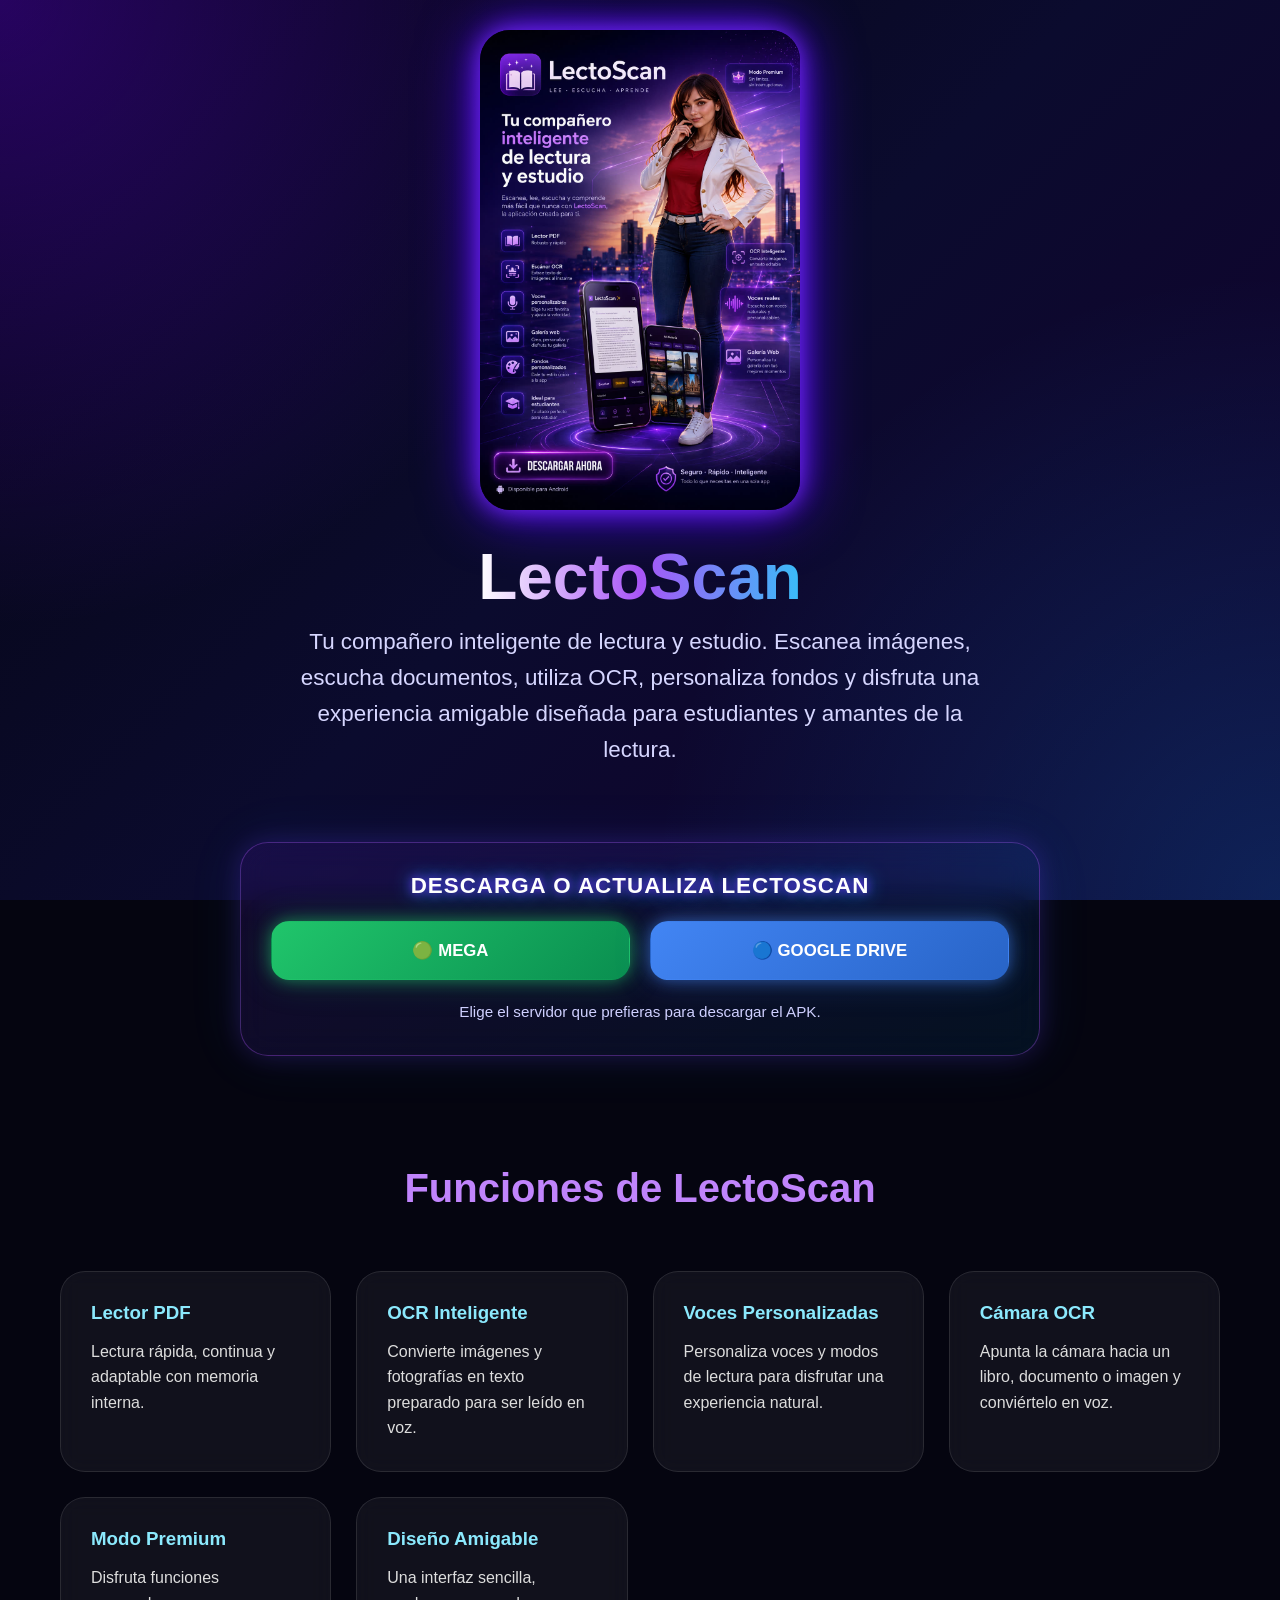
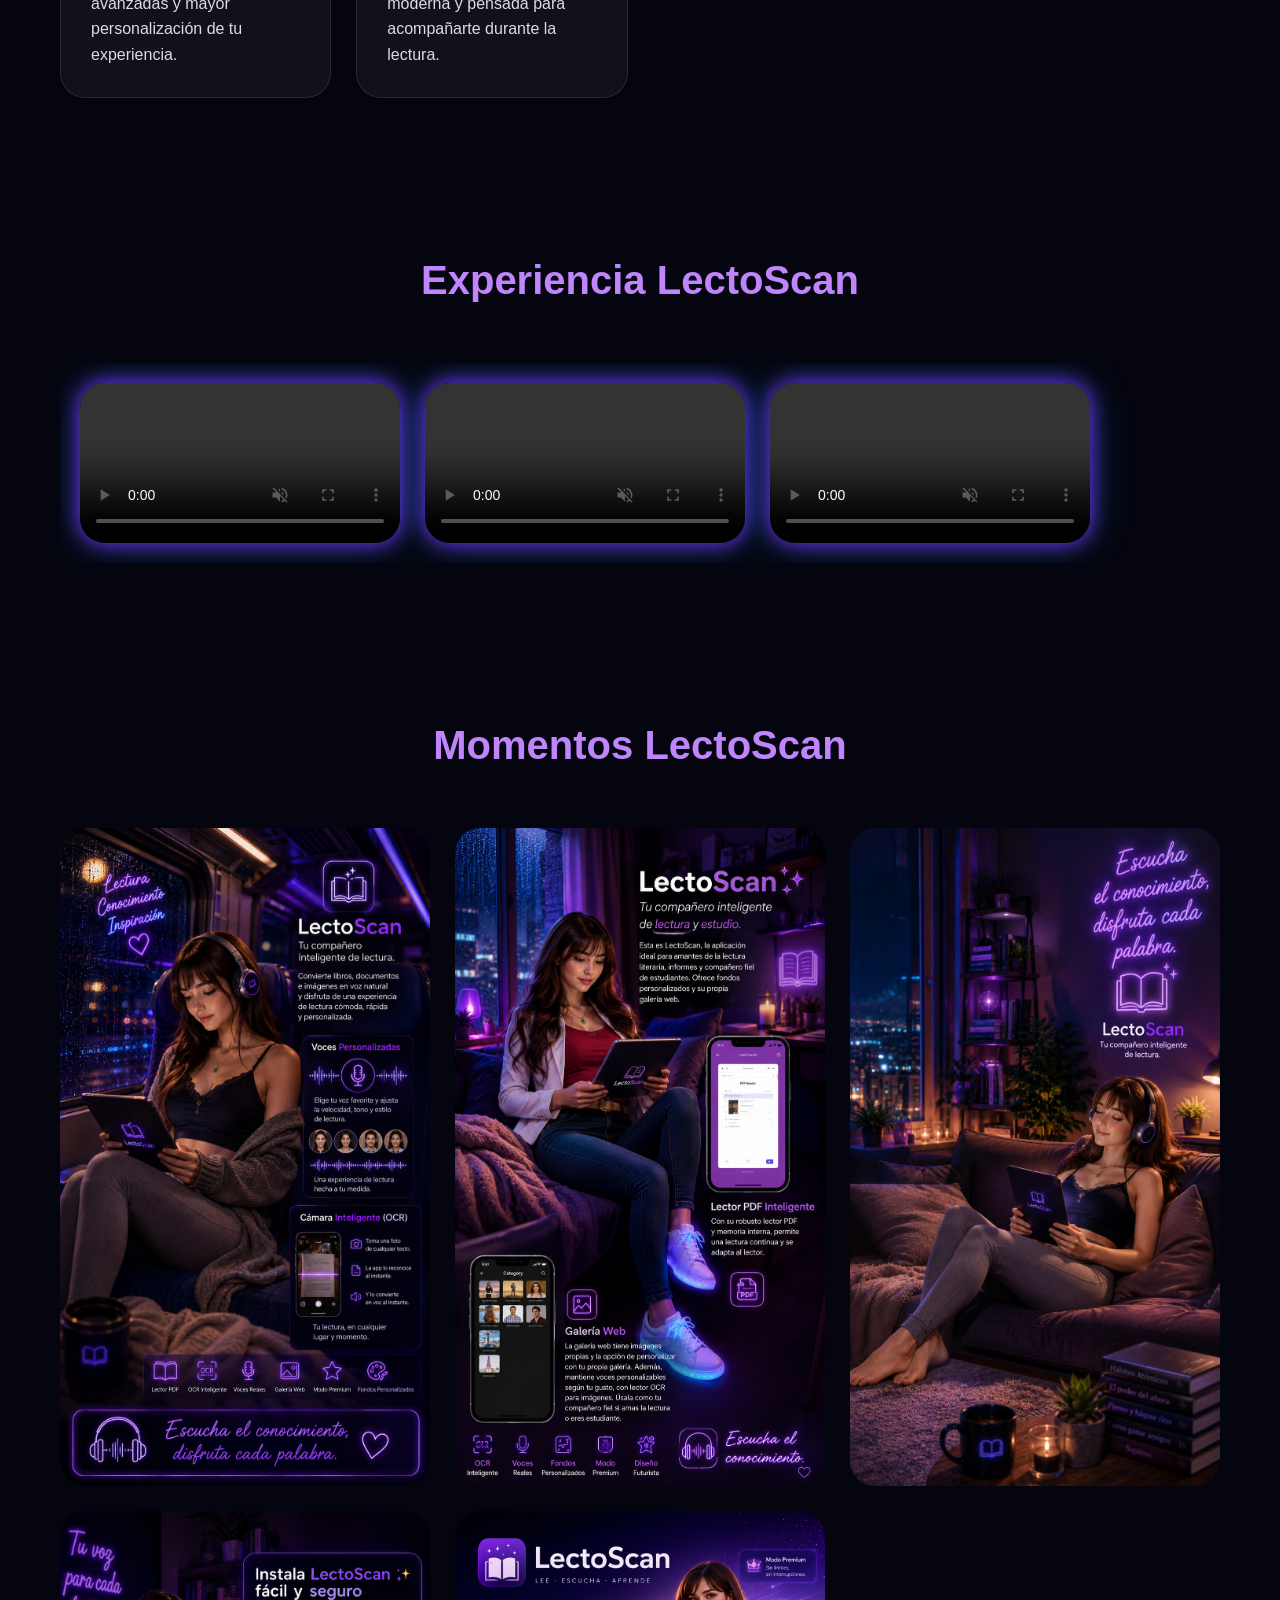
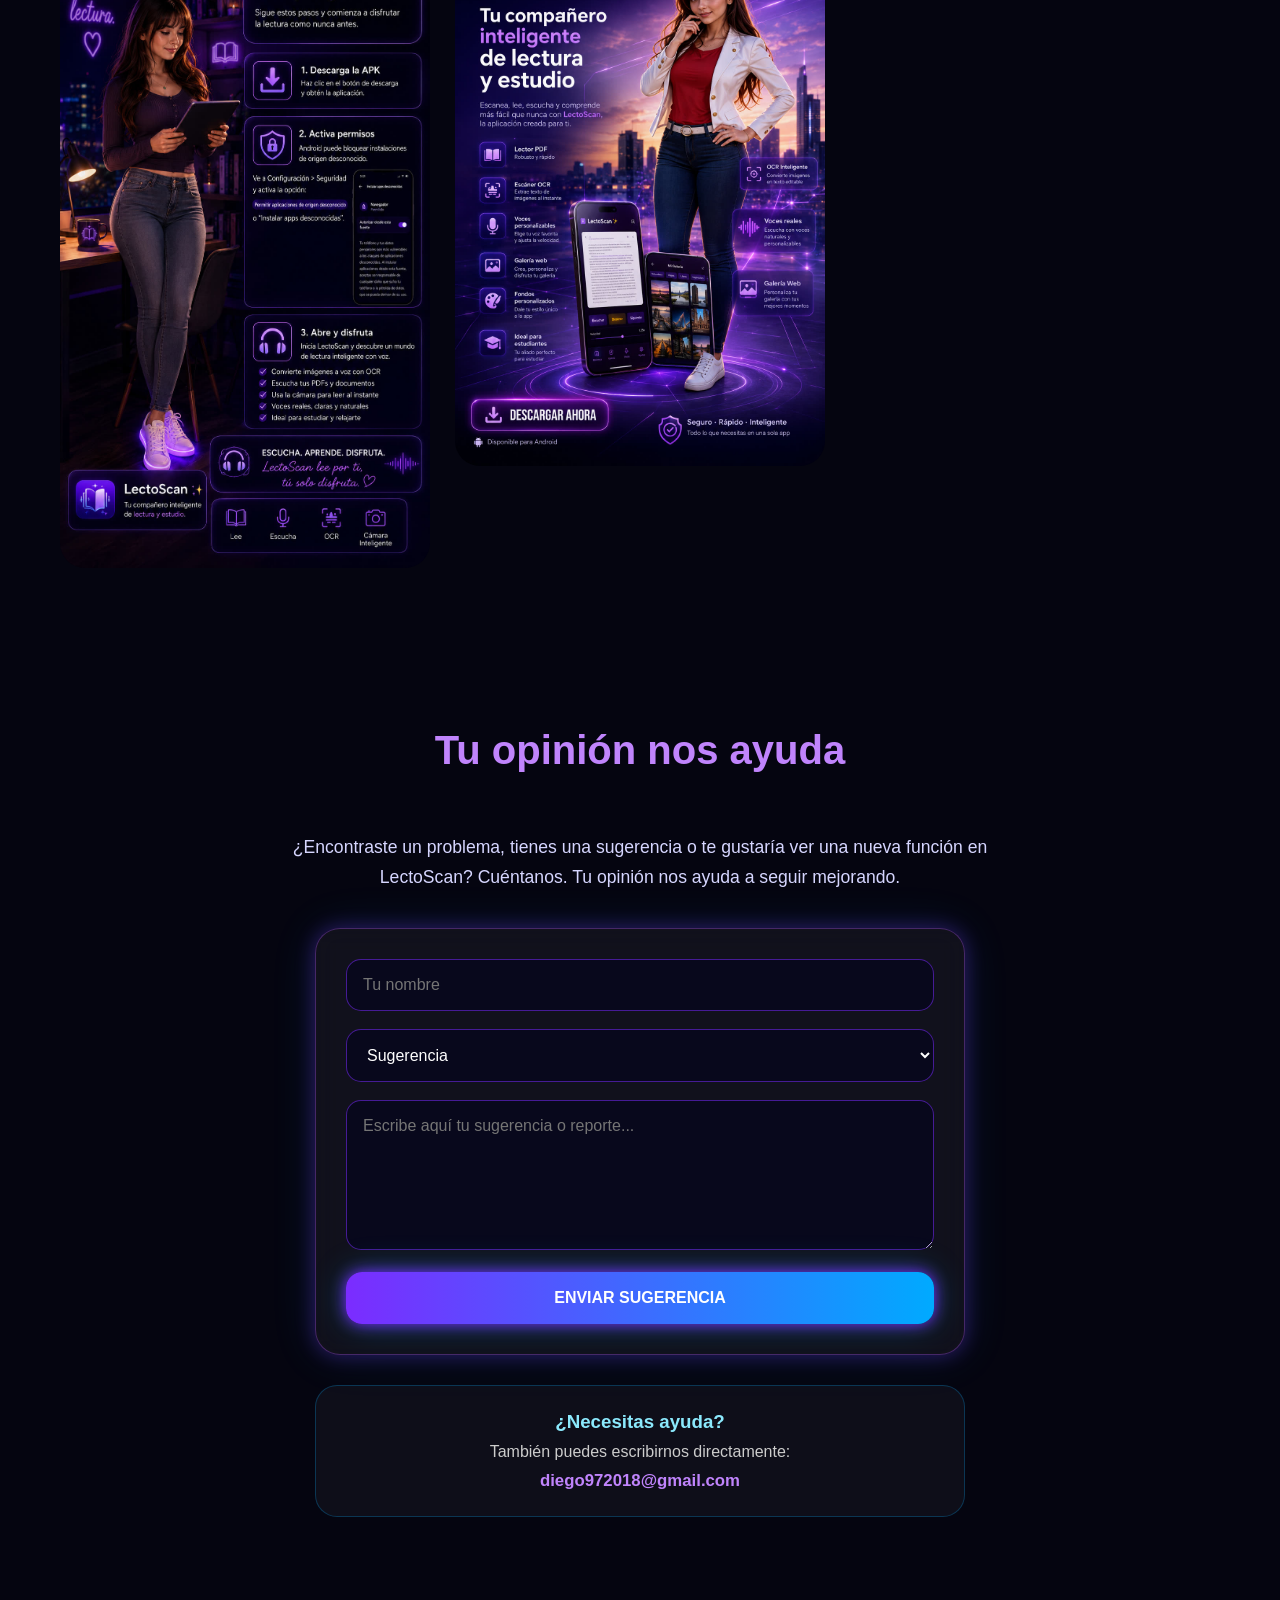
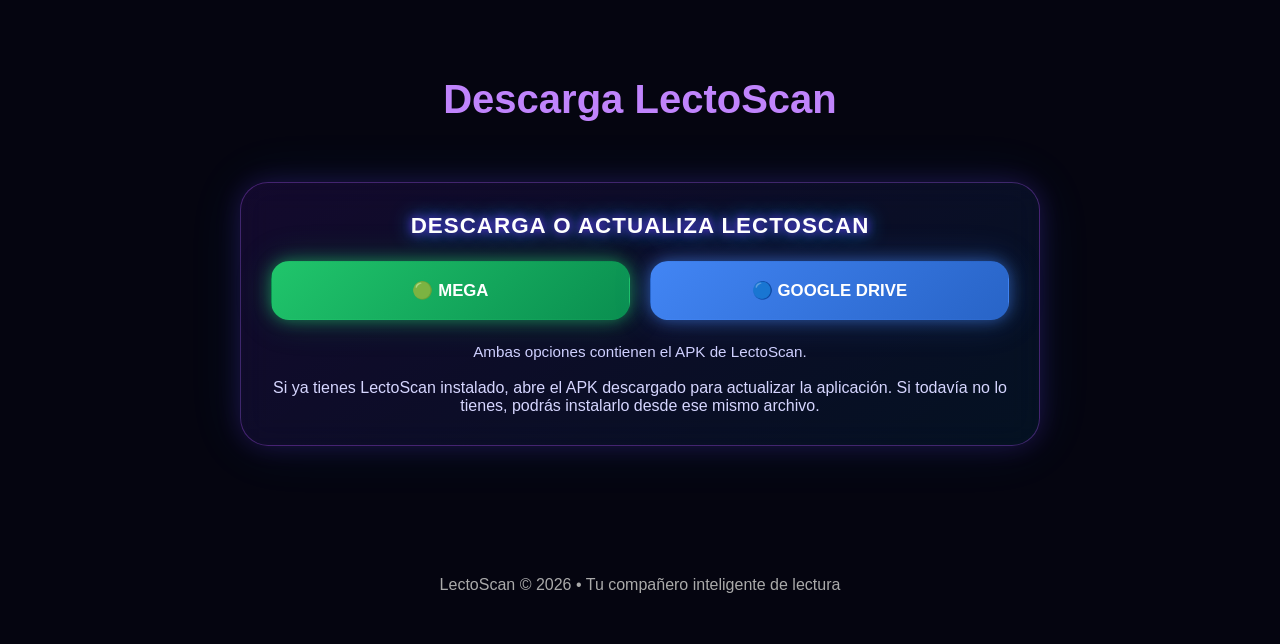
==== commit 5540b51d: "Update index.html" ====
--- a/lectoscan/index.html
+++ b/lectoscan/index.html
@@ -2,14 +2,10 @@
 <html lang="es">
 
 <head>
-
   <meta charset="UTF-8">
   <meta name="viewport" content="width=device-width, initial-scale=1.0">
-
   <title>LectoScan</title>
-
   <link rel="stylesheet" href="style.css">
-
 </head>
 
 <body>
@@ -30,20 +26,20 @@
     <div class="download-options">
 
       <p class="download-label">
-        DESCARGAR LECTOSCAN
+        DESCARGA O ACTUALIZA LECTOSCAN
       </p>
 
       <div class="download-buttons">
 
         <a class="download-btn mega-download"
-           href="https://mega.nz/file/ZU5j0BIb#jt_Xp53-L-tzfGMrp3VAtKvA-wELtKchnW_ctl7yCzE"
+           href="https://mega.nz/file/AF4EQJgB#FOj3VBreIegp5EPpqqKnHyirMy2QQRbBIikdkVSLP8s"
            target="_blank"
            rel="noopener">
           🟢 MEGA
         </a>
 
         <a class="download-btn drive-download"
-           href="https://drive.google.com/uc?export=download&id=1i1sIq6D_rULzZdgJjpoNm9j3mYxffciI"
+           href="https://drive.google.com/uc?export=download&id=1yEa0V4kQ4H6Z4slw0gnzs6cFhK4AIA4O"
            target="_blank"
            rel="noopener">
           🔵 GOOGLE DRIVE
@@ -240,20 +236,20 @@
     <div class="download-options">
 
       <p class="download-label">
-        ELIGE TU SERVIDOR DE DESCARGA
+        DESCARGA O ACTUALIZA LECTOSCAN
       </p>
 
       <div class="download-buttons">
 
         <a class="download-btn mega-download"
-           href="https://mega.nz/file/ZU5j0BIb#jt_Xp53-L-tzfGMrp3VAtKvA-wELtKchnW_ctl7yCzE"
+           href="https://mega.nz/file/AF4EQJgB#FOj3VBreIegp5EPpqqKnHyirMy2QQRbBIikdkVSLP8s"
            target="_blank"
            rel="noopener">
           🟢 MEGA
         </a>
 
         <a class="download-btn drive-download"
-           href="https://drive.google.com/uc?export=download&id=1i1sIq6D_rULzZdgJjpoNm9j3mYxffciI"
+           href="https://drive.google.com/uc?export=download&id=1yEa0V4kQ4H6Z4slw0gnzs6cFhK4AIA4O"
            target="_blank"
            rel="noopener">
           🔵 GOOGLE DRIVE
@@ -266,8 +262,9 @@
       </p>
 
       <p style="margin-top:15px;color:#d6d6ff;">
-        Android descargará el archivo APK.
-        Una vez finalizada la descarga, ábrelo para instalar LectoScan.
+        Si ya tienes LectoScan instalado, abre el APK descargado
+        para actualizar la aplicación. Si todavía no lo tienes,
+        podrás instalarlo desde ese mismo archivo.
       </p>
 
     </div>
@@ -290,4 +287,5 @@
 
 </body>
 
-          </html>
+  </html>
+  
--- a/lectoscan/style.css
+++ b/lectoscan/style.css
@@ -10,8 +10,6 @@
   color:white;
   overflow-x:hidden;
 }
-
-/* FONDO */
 
 body::before{
   content:"";
@@ -38,8 +36,6 @@
   opacity:0.3;
 }
 
-/* HERO */
-
 .hero{
   min-height:100vh;
   display:flex;
@@ -62,15 +58,28 @@
 }
 
 @keyframes float{
-  0%{transform:translateY(0px);}
-  50%{transform:translateY(-12px);}
-  100%{transform:translateY(0px);}
+  0%{
+    transform:translateY(0);
+  }
+
+  50%{
+    transform:translateY(-12px);
+  }
+
+  100%{
+    transform:translateY(0);
+  }
 }
 
 h1{
   font-size:4rem;
   margin-bottom:10px;
-  background:linear-gradient(90deg,#ffffff,#a855f7,#38bdf8);
+  background:linear-gradient(
+    90deg,
+    #ffffff,
+    #a855f7,
+    #38bdf8
+  );
   -webkit-background-clip:text;
   -webkit-text-fill-color:transparent;
 }
@@ -82,8 +91,6 @@
   color:#d6d6ff;
   margin-bottom:40px;
 }
-
-/* BOTON */
 
 .download-btn{
   display:inline-block;
@@ -93,7 +100,11 @@
   color:white;
   font-size:1.2rem;
   font-weight:bold;
-  background:linear-gradient(90deg,#7b2cff,#00aaff);
+  background:linear-gradient(
+    90deg,
+    #7b2cff,
+    #00aaff
+  );
   box-shadow:
   0 0 15px #7b2cff,
   0 0 40px #00aaff;
@@ -117,11 +128,10 @@
   color:#c084fc;
 }
 
-/* TARJETAS */
-
 .cards{
   display:grid;
-  grid-template-columns:repeat(auto-fit,minmax(250px,1fr));
+  grid-template-columns:
+  repeat(auto-fit,minmax(250px,1fr));
   gap:25px;
 }
 
@@ -151,11 +161,10 @@
   line-height:1.6;
 }
 
-/* GALERIA */
-
 .gallery{
   display:grid;
-  grid-template-columns:repeat(auto-fit,minmax(280px,1fr));
+  grid-template-columns:
+  repeat(auto-fit,minmax(280px,1fr));
   gap:25px;
 }
 
@@ -163,6 +172,7 @@
   width:100%;
   border-radius:25px;
   transition:0.4s;
+  cursor:pointer;
 }
 
 .gallery img:hover{
@@ -176,166 +186,196 @@
   text-align:center;
 }
 
-footer{
-  text-align:center;
-  padding:50px 20px;
-  color:#aaa;
-}
-
-@media(max-width:768px){
-
-  h1{
-    font-size:2.8rem;
-  }
-
-  .sub{
-    font-size:1.1rem;
-  }
-
-  .hero img{
-    width:260px;
-  }
-
-}
-
-/* CONTENEDOR VIDEOS */
+/* DESCARGAS */
+
+.download-options{
+  width:100%;
+  max-width:800px;
+  margin:35px auto 0;
+  padding:30px;
+  border-radius:28px;
+  background:
+  linear-gradient(
+    145deg,
+    rgba(123,44,255,0.12),
+    rgba(0,170,255,0.08)
+  );
+  border:1px solid rgba(168,85,247,0.35);
+  backdrop-filter:blur(15px);
+  box-shadow:
+  0 0 25px #7b2cff33,
+  0 0 55px #00aaff18;
+}
+
+.download-label{
+  text-align:center;
+  font-size:1.4rem;
+  font-weight:bold;
+  letter-spacing:1px;
+  color:#ffffff;
+  margin-bottom:22px;
+  text-shadow:
+  0 0 10px #7b2cff,
+  0 0 20px #00aaff;
+}
+
+.download-buttons{
+  display:flex;
+  justify-content:center;
+  align-items:stretch;
+  gap:20px;
+}
+
+.download-buttons .download-btn{
+  flex:1;
+  min-width:220px;
+  padding:18px 25px;
+  text-align:center;
+  font-size:1.05rem;
+  border:1px solid transparent;
+}
+
+.mega-download{
+  background:
+  linear-gradient(
+    135deg,
+    #20c56b,
+    #0a8f50
+  );
+
+  box-shadow:
+  0 0 15px #20c56b88,
+  0 0 35px #20c56b44;
+}
+
+.mega-download:hover{
+  background:
+  linear-gradient(
+    135deg,
+    #27e77d,
+    #0aa85c
+  );
+
+  box-shadow:
+  0 0 20px #20c56b,
+  0 0 45px #20c56b88;
+}
+
+.drive-download{
+  background:
+  linear-gradient(
+    135deg,
+    #4285f4,
+    #2864c7
+  );
+
+  box-shadow:
+  0 0 15px #4285f488,
+  0 0 35px #4285f444;
+}
+
+.drive-download:hover{
+  background:
+  linear-gradient(
+    135deg,
+    #5a98ff,
+    #3475df
+  );
+
+  box-shadow:
+  0 0 20px #4285f4,
+  0 0 45px #4285f488;
+}
+
+.download-info{
+  text-align:center;
+  margin-top:20px;
+  color:#cfd0ff;
+  font-size:0.95rem;
+  line-height:1.6;
+}
+
+/* VIDEOS */
 
 .video-slider{
-
   display:flex;
   gap:25px;
-
   overflow-x:auto;
-
   padding:20px;
-
   scroll-behavior:smooth;
-
-}
-
-/* VIDEO */
+}
 
 .video-slider video{
-
   width:320px;
-
   border-radius:25px;
-
   flex-shrink:0;
-
   background:#000;
-
   box-shadow:
   0 0 20px #7b2cff,
   0 0 40px #00aaff55;
-
   transition:0.4s;
-
-}
-
-/* EFECTO HOVER VIDEO */
+}
 
 .video-slider video:hover{
-
   transform:scale(1.03);
-
   box-shadow:
   0 0 30px #7b2cff,
   0 0 60px #00aaff;
-
-}
-
-/* SCROLL PERSONALIZADO */
+}
 
 .video-slider::-webkit-scrollbar{
-
   height:10px;
-
 }
 
 .video-slider::-webkit-scrollbar-thumb{
-
   background:#7b2cff;
-
   border-radius:20px;
-
-}
+}
+
+.video-slider::-webkit-scrollbar-track{
+  background:#ffffff08;
+}
+
+/* IMAGE SLIDER */
 
 .image-slider{
-
   display:flex;
-
   gap:25px;
-
   overflow-x:auto;
-
   padding:20px;
-
   scroll-behavior:smooth;
-
-}
-
-/* IMAGENES */
+}
 
 .image-slider img{
-
   width:300px;
-
   border-radius:25px;
-
   flex-shrink:0;
-
   transition:0.4s;
-
   box-shadow:
   0 0 20px #7b2cff55;
-
-}
-
+}
 
 .image-slider img:hover{
-
   transform:scale(1.05);
-
   box-shadow:
   0 0 25px #7b2cff,
   0 0 50px #00aaff;
-
 }
 
 .image-slider::-webkit-scrollbar{
-
   height:10px;
-
 }
 
 .image-slider::-webkit-scrollbar-thumb{
-
   background:#00aaff;
-
   border-radius:20px;
-
-}
-
-@media(max-width:768px){
-
-  .video-slider video{
-
-    width:260px;
-
-  }
-
-  .image-slider img{
-
-    width:240px;
-
-  }
-
-}
-
-/* =========================
-   VISOR FUTURISTA IMAGENES
-========================= */
+}
+
+.image-slider::-webkit-scrollbar-track{
+  background:#ffffff08;
+}
+
+/* VISOR DE IMAGEN */
 
 .image-viewer{
   position:fixed;
@@ -348,7 +388,6 @@
   justify-content:center;
   align-items:center;
   z-index:9999;
-
   opacity:0;
   visibility:hidden;
   transition:0.4s;
@@ -364,11 +403,9 @@
   max-width:92%;
   max-height:92%;
   border-radius:25px;
-
   box-shadow:
   0 0 30px #7b2cff,
   0 0 70px #00aaff;
-
   animation:zoomIn 0.4s ease;
 }
 
@@ -391,15 +428,13 @@
   font-size:3rem;
   color:white;
   cursor:pointer;
-
   text-shadow:
   0 0 15px #7b2cff,
   0 0 30px #00aaff;
 }
 
-.gallery img{
-  cursor:pointer;
-}
+/* OPINIONES */
+
 .feedback-section{
   text-align:center;
 }
@@ -465,7 +500,12 @@
   font-size:1rem;
   font-weight:bold;
   cursor:pointer;
-  background:linear-gradient(90deg,#7b2cff,#00aaff);
+  background:
+  linear-gradient(
+    90deg,
+    #7b2cff,
+    #00aaff
+  );
   box-shadow:
   0 0 15px #7b2cff,
   0 0 35px #00aaff55;
@@ -505,4 +545,89 @@
 .contact-card a:hover{
   color:#38bdf8;
   text-shadow:0 0 12px #7b2cff;
-  }
+}
+
+/* PIE */
+
+footer{
+  text-align:center;
+  padding:50px 20px;
+  color:#aaa;
+}
+
+/* MOVIL */
+
+@media(max-width:768px){
+
+  h1{
+    font-size:2.8rem;
+  }
+
+  .sub{
+    font-size:1.1rem;
+  }
+
+  .hero img{
+    width:260px;
+  }
+
+  .section{
+    padding:60px 15px;
+  }
+
+  .title{
+    font-size:2rem;
+    margin-bottom:40px;
+  }
+
+  .video-slider{
+    padding:15px 5px;
+  }
+
+  .video-slider video{
+    width:260px;
+  }
+
+  .image-slider{
+    padding:15px 5px;
+  }
+
+  .image-slider img{
+    width:240px;
+  }
+
+  .download-options{
+    padding:25px 18px;
+    margin-top:25px;
+  }
+
+  .download-buttons{
+    flex-direction:column;
+    gap:15px;
+  }
+
+  .download-buttons .download-btn{
+    width:100%;
+    min-width:0;
+    padding:17px 15px;
+  }
+
+  .download-label{
+    font-size:1.2rem;
+  }
+
+  .download-info{
+    font-size:0.9rem;
+  }
+
+  .feedback-box{
+    padding:22px 18px;
+  }
+
+  .close-viewer{
+    top:15px;
+    right:20px;
+    font-size:2.5rem;
+  }
+
+}
